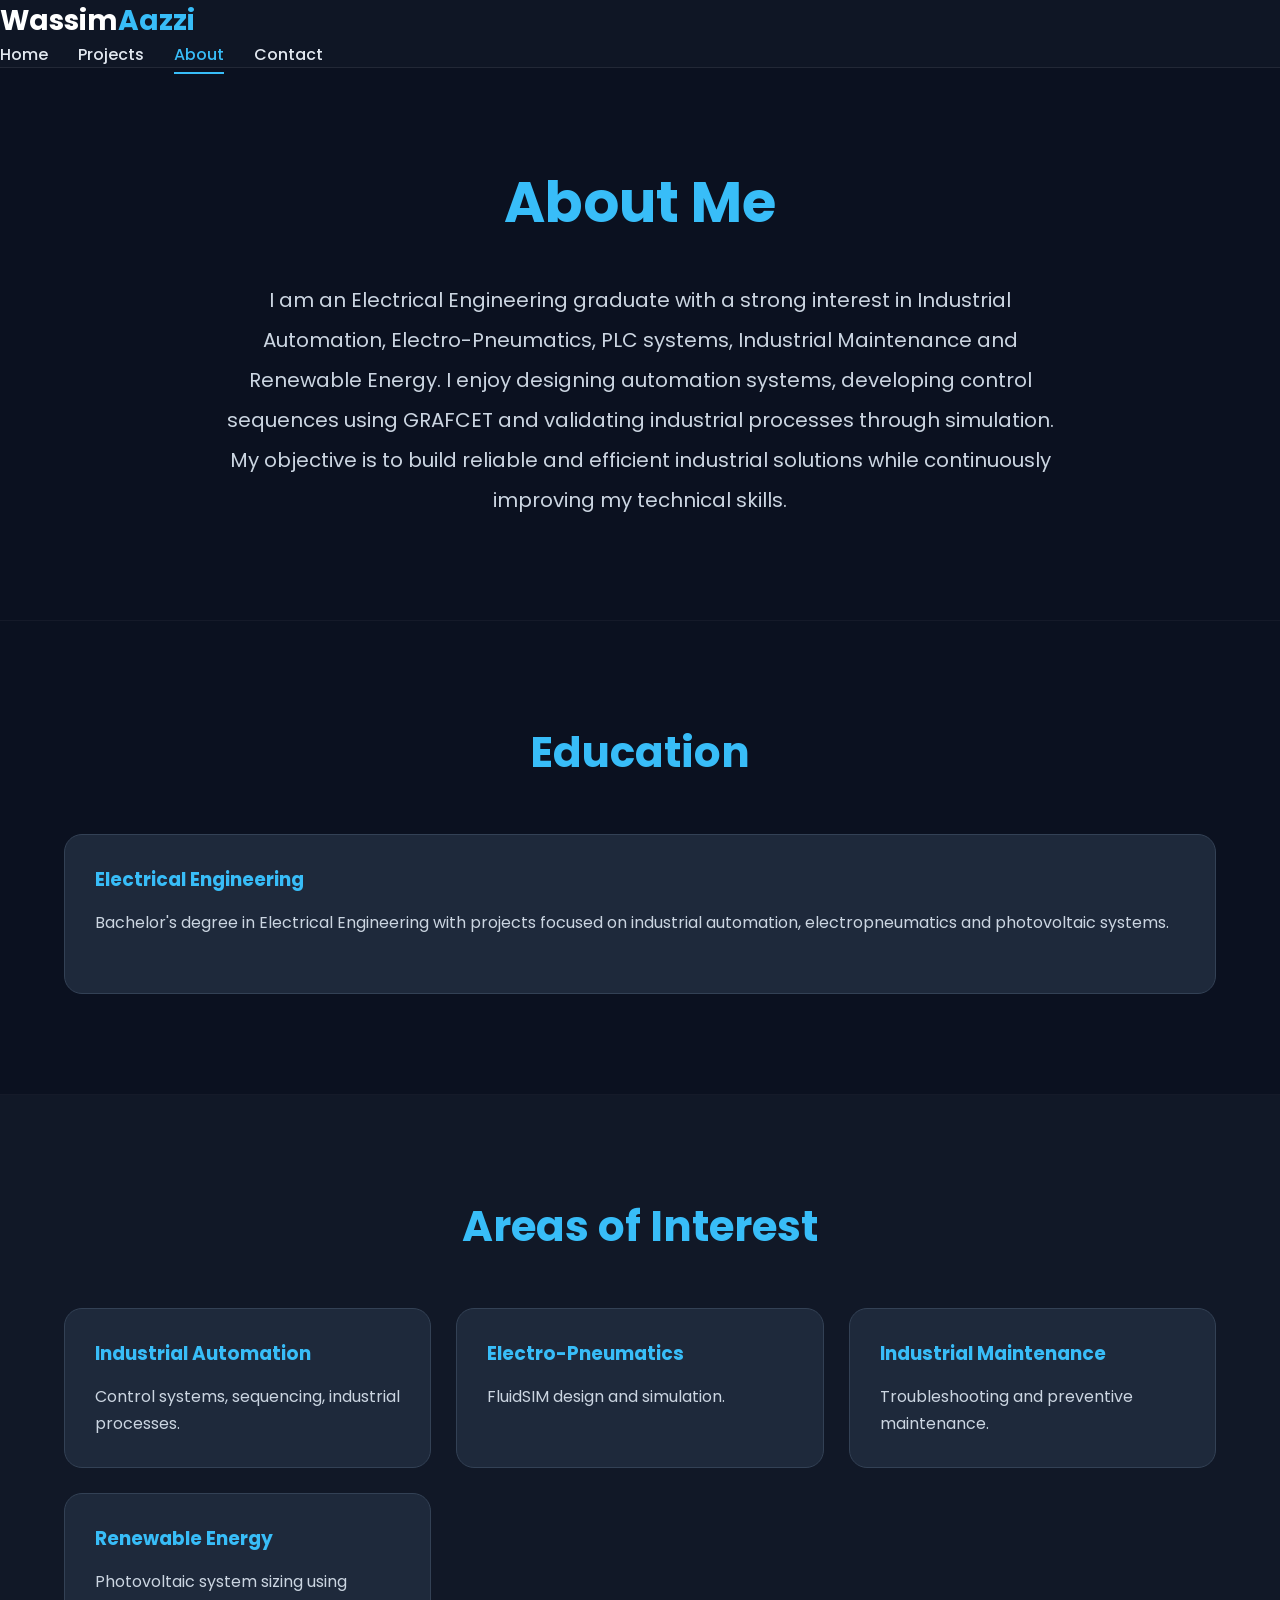
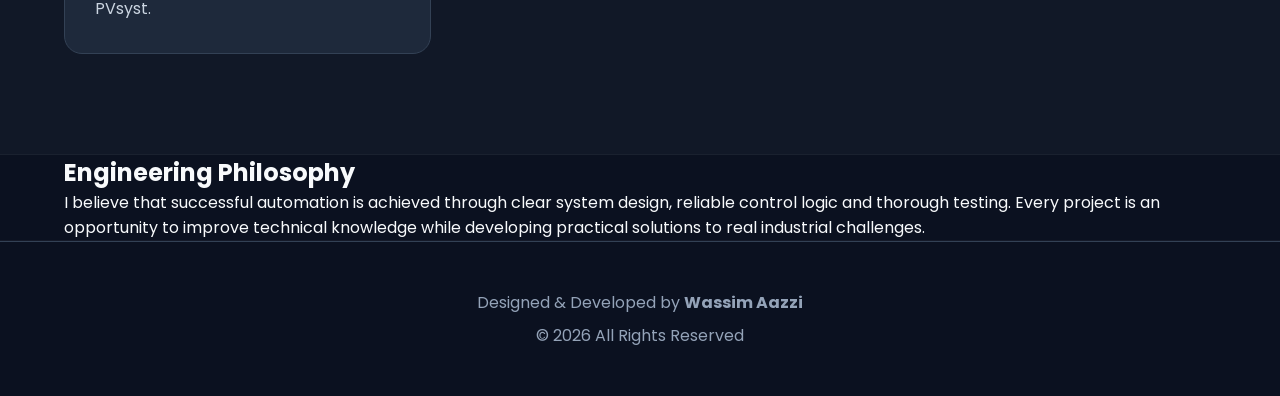
==== about.html @ 100c1bf9 "Update about.html" ====
<!DOCTYPE html>
<html lang="en">
<head>
    <meta charset="UTF-8">
    <meta name="viewport" content="width=device-width, initial-scale=1.0">
    <title>Projects | Wassim Aazzi</title>

    <link rel="stylesheet" href="css/style.css">
</head>

<body>

<nav>

    <div class="logo">
        Wassim<span>Aazzi</span>
    </div>

    <ul>
        <li><a href="index.html">Home</a></li>
        <li><a href="projects.html">Projects</a></li>
        <li><a href="about.html" class="active">About</a></li>
        <li><a href="contact.html">Contact</a></li>
    </ul>

</nav>
<section class="about-page">

    <div class="container">

        <h1>About Me</h1>

        <p class="intro">

            I am an Electrical Engineering graduate with a strong interest
            in Industrial Automation, Electro-Pneumatics, PLC systems,
            Industrial Maintenance and Renewable Energy.

            I enjoy designing automation systems, developing control
            sequences using GRAFCET and validating industrial processes
            through simulation.

            My objective is to build reliable and efficient industrial
            solutions while continuously improving my technical skills.

        </p>

    </div>
  
</section>

<section class="projects">

    <div class="container">

        <h2>Education</h2>

        <div class="project-grid">

            <div class="card">

                <h3>Electrical Engineering</h3>

                <p>
                    Bachelor's degree in Electrical Engineering
                    with projects focused on industrial automation,
                    electropneumatics and photovoltaic systems.
                </p>

            </div>

        </div>

    </div>

</section>

<section class="skills">

<div class="container">

<h2>Areas of Interest</h2>

<div class="skills-grid">

<div class="skill-card">

<h3>Industrial Automation</h3>

<p>
Control systems, sequencing, industrial processes.
</p>

</div>

<div class="skill-card">

<h3>Electro-Pneumatics</h3>

<p>
FluidSIM design and simulation.
</p>

</div>

<div class="skill-card">

<h3>Industrial Maintenance</h3>

<p>
Troubleshooting and preventive maintenance.
</p>

</div>

<div class="skill-card">

<h3>Renewable Energy</h3>

<p>
Photovoltaic system sizing using PVsyst.
</p>

</div>

</div>

</div>

</section>

<section class="about">

<div class="container">

<h2>Engineering Philosophy</h2>

<p>

I believe that successful automation is achieved through
clear system design, reliable control logic and thorough
testing. Every project is an opportunity to improve
technical knowledge while developing practical solutions
to real industrial challenges.

</p>

</div>

</section>

<footer>

    <div class="container">

        <p>
            Designed & Developed by <strong>Wassim Aazzi</strong>
        </p>

        <p>
            © 2026 All Rights Reserved
        </p>

    </div>

</footer>

<script src="script.js"></script>
    
</body>

    
</html>
---- css/style.css ----
/* Google Font */
@import url('https://fonts.googleapis.com/css2?family=Poppins:wght@300;400;500;600;700&display=swap');

*{
    margin:0;
    padding:0;
    box-sizing:border-box;
    font-family:'Poppins',sans-serif;
}

html{
    scroll-behavior:smooth;
}

body{

    background:#0B1120;
    color:#F8FAFC;
    overflow-x:hidden;

}
.container{

    width:min(90%,1200px);

    margin:auto;

}

/* Navigation */

nav{

    position:fixed;
    top:0;
    width:100%;
    z-index:1000;

    background:rgba(17,24,39,.85);

    backdrop-filter:blur(12px);

    border-bottom:1px solid rgba(255,255,255,.08);

}

.nav-content{
    display:flex;
    justify-content:space-between;
    align-items:center;
    height:75px;
}

nav ul{
    display:flex;
    gap:30px;
    list-style:none;
}

nav a{

    color:#E2E8F0;
    text-decoration:none;
    font-weight:500;
    position:relative;
    transition:.3s;

}

nav a::after{

    content:"";

    position:absolute;

    left:0;
    bottom:-8px;

    width:0;

    height:2px;

    background:#38BDF8;

    transition:.3s;

}

nav a:hover::after{

    width:100%;

}

nav a:hover{

    color:#38BDF8;

}

nav a:hover{
    color:#38BDF8;
}

/* ===========================
   HERO SECTION
=========================== */

.hero{

    min-height:100vh;
    display:flex;
    justify-content:center;
    align-items:center;
    text-align:center;

    padding:120px 20px 60px;

    background:linear-gradient(
        180deg,
        #0B1120 0%,
        #111827 100%
    );

}

.hero .container{

    max-width:900px;

}

.hero h1{

    font-size:72px;
    font-weight:700;
    margin-bottom:15px;

    color:white;

    text-shadow:0 0 20px rgba(56,189,248,.25);

}

.hero h2{

    font-size:30px;
    font-weight:500;

    color:#38BDF8;

    margin-bottom:25px;

}

.hero p{

    max-width:760px;

    margin:auto;

    color:#CBD5E1;

    font-size:19px;

    line-height:1.9;

}

.buttons{

    display:flex;
    justify-content:center;
    flex-wrap:wrap;
    gap:20px;

    margin-top:45px;

}

.btn{

    display:inline-block;

    padding:15px 35px;

    border-radius:50px;

    text-decoration:none;

    font-weight:600;

    transition:all .3s ease;

}

.primary{

    background:#38BDF8;
    color:white;

}

.primary:hover{

    background:#0EA5E9;

    transform:translateY(-4px);

    box-shadow:0 10px 25px rgba(56,189,248,.35);

}

.secondary{

    border:2px solid #38BDF8;

    color:#38BDF8;

}

.secondary:hover{

    background:#38BDF8;

    color:white;

    transform:translateY(-4px);

}

.scroll-text{

    margin-top:50px;

    color:#94A3B8;

    font-size:15px;

    letter-spacing:1px;

}

.tech-stack{

    display:flex;

    justify-content:center;

    flex-wrap:wrap;

    gap:15px;

    margin-top:35px;

}

.tech-stack span{

    background:#1E293B;

    border:1px solid #334155;

    color:#38BDF8;

    padding:10px 18px;

    border-radius:30px;

    transition:.3s;

}

.tech-stack span:hover{

    border-color:#38BDF8;

    transform:translateY(-3px);

}
/* Projects */

.projects{

    padding:100px 0;

}

.projects h2{

    text-align:center;
    font-size:42px;
    color:#38BDF8;
    margin-bottom:50px;

}

.project-grid{

    display:grid;
    grid-template-columns:repeat(auto-fit,minmax(320px,1fr));
    gap:30px;

}

.card{

    background:#1E293B;
    padding:30px;
    border-radius:18px;
    border:1px solid #334155;

    transition:
        transform .35s ease,
        box-shadow .35s ease,
        border-color .35s ease;

}

.card:hover{

    transform:
        translateY(-12px)
        scale(1.02);

    border-color:#38BDF8;

    box-shadow:
        0 20px 45px rgba(56,189,248,.20);

}

.card h3{

    margin-bottom:15px;
    color:#38BDF8;

}

.card p{

    color:#CBD5E1;
    line-height:1.8;
    margin-bottom:25px;

}

.card a{

    color:#38BDF8;
    text-decoration:none;
    font-weight:600;

}

.card a:hover{

    text-decoration:underline;

}

/* Skills */

.skills{

    padding:100px 0;
    background:#111827;

}

.skills h2{

    text-align:center;
    color:#38BDF8;
    font-size:42px;
    margin-bottom:50px;

}

.skills-grid{

    display:grid;
    grid-template-columns:repeat(auto-fit,minmax(280px,1fr));
    gap:25px;

}

.skill-card{

    background:#1E293B;
    padding:30px;
    border-radius:18px;
    border:1px solid #334155;
    transition:.3s;

}

.skill-card:hover{

    transform:translateY(-8px);
    border-color:#38BDF8;

}

.skill-card h3{

    color:#38BDF8;
    margin-bottom:15px;

}

.skill-card p{

    color:#CBD5E1;
    line-height:1.7;

}
/* Statistics */

.stats{

padding:100px 0;

}

.stats h2{

text-align:center;

margin-bottom:50px;

font-size:42px;

color:#38BDF8;

}

.stats-grid{

display:grid;

grid-template-columns:repeat(auto-fit,minmax(220px,1fr));

gap:25px;

}

.stat-card{

background:#1E293B;

padding:35px;

border-radius:18px;

text-align:center;

border:1px solid #334155;

transition:.3s;

}

.stat-card:hover{

transform:translateY(-8px);

border-color:#38BDF8;

}

.stat-card h3{

font-size:48px;

color:#38BDF8;

margin-bottom:15px;

}

.stat-card p{

color:#CBD5E1;

}
/* Footer */

footer{

    padding:40px 0;

    background:#0B1120;

    border-top:1px solid #334155;

    text-align:center;

}

footer p{

    color:#94A3B8;

    margin:8px;

}
.scroll-text{

    margin-top:40px;
    color:#94A3B8;
    font-size:14px;
    letter-spacing:1px;

}
.logo{

    font-size:28px;
    font-weight:700;
    color:white;

}

.logo span{

    color:#38BDF8;

}
.tag{

    display:inline-block;
    background:#38BDF8;
    color:#0B1120;
    padding:6px 14px;
    border-radius:20px;
    font-size:13px;
    font-weight:600;
    margin-bottom:18px;

}
.project-image{

    width:100%;
    aspect-ratio:16/9;
    object-fit:cover;

    border-radius:12px;

}
/* Project Banner */

.project-banner{

    padding:60px 0;

}

.banner-image{

    width:100%;

    border-radius:20px;

    box-shadow:0 15px 40px rgba(0,0,0,.35);

}
.about ol{

    max-width:800px;
    margin:auto;
    line-height:2;
    color:#CBD5E1;
    font-size:18px;

}
.lessons{

    max-width:800px;
    margin:auto;
    color:#CBD5E1;
    line-height:2;
    font-size:18px;

}

.lessons li{

    margin-bottom:12px;

}

.tech-stack{

    display:flex;
    justify-content:center;
    flex-wrap:wrap;
    gap:15px;
    margin-top:40px;

}

.tech-stack span{

    background:#1E293B;
    color:#38BDF8;
    border:1px solid #38BDF8;
    padding:10px 18px;
    border-radius:30px;
    font-size:14px;

}
/* About Page */

.about-page{

    padding:160px 0 100px;

    text-align:center;

}

.about-page h1{

    font-size:56px;

    color:#38BDF8;

    margin-bottom:35px;

}

.intro{

    max-width:850px;

    margin:auto;

    font-size:20px;

    line-height:2;

    color:#CBD5E1;

}
section{

    position:relative;

}

section:not(:last-child){

    border-bottom:1px solid rgba(255,255,255,.04);

}
/* ===========================
   Scroll Animation
=========================== */

section{

    opacity:0;
    transform:translateY(40px);

    transition:
        opacity .8s ease,
        transform .8s ease;

}

section.show{

    opacity:1;
    transform:translateY(0);

}
.hero::before{

    content:"";

    position:absolute;

    width:450px;
    height:450px;

    border-radius:50%;

    background:rgba(56,189,248,.12);

    filter:blur(120px);

    top:120px;

    left:50%;

    transform:translateX(-50%);

    z-index:0;

}

.hero{

    position:relative;
    overflow:hidden;

}

.hero .container{

    position:relative;
    z-index:1;

}
nav a.active{

    color:#38BDF8;
}

nav a.active::after{

    width:100%;
}
/* ===========================
   Responsive Design
=========================== */

@media (max-width: 992px){

    .hero h1{
        font-size:56px;
    }

    .hero h2{
        font-size:26px;
    }

}

@media (max-width:768px){

    .nav-content{

        flex-direction:column;
        height:auto;
        padding:20px 0;

    }

    nav ul{

        margin-top:20px;
        gap:20px;
        flex-wrap:wrap;
        justify-content:center;

    }

    .hero{

        padding:160px 20px 80px;

    }

    .hero h1{

        font-size:44px;

    }

    .hero h2{

        font-size:22px;

    }

    .hero p{

        font-size:17px;

    }

    .buttons{

        flex-direction:column;
        align-items:center;

    }

    .btn{

        width:250px;
        text-align:center;

    }

    .tech-stack{

        gap:10px;

    }

    .projects h2,
    .skills h2,
    .about h2,
    .stats h2{

        font-size:34px;

    }

}

@media (max-width:480px){

    .hero h1{

        font-size:34px;

    }

    .hero h2{

        font-size:20px;

    }

    .hero p{

        font-size:16px;

    }

    .logo .wa{

        font-size:26px;

    }

    .project-grid,
    .skills-grid,
    .stats-grid{

        grid-template-columns:1fr;

    }

}
.diagram-image{

    width:100%;
    max-width:1000px;
    display:block;
    margin:40px auto;
    border-radius:15px;
    border:1px solid #334155;
    box-shadow:0 10px 30px rgba(0,0,0,.35);

}
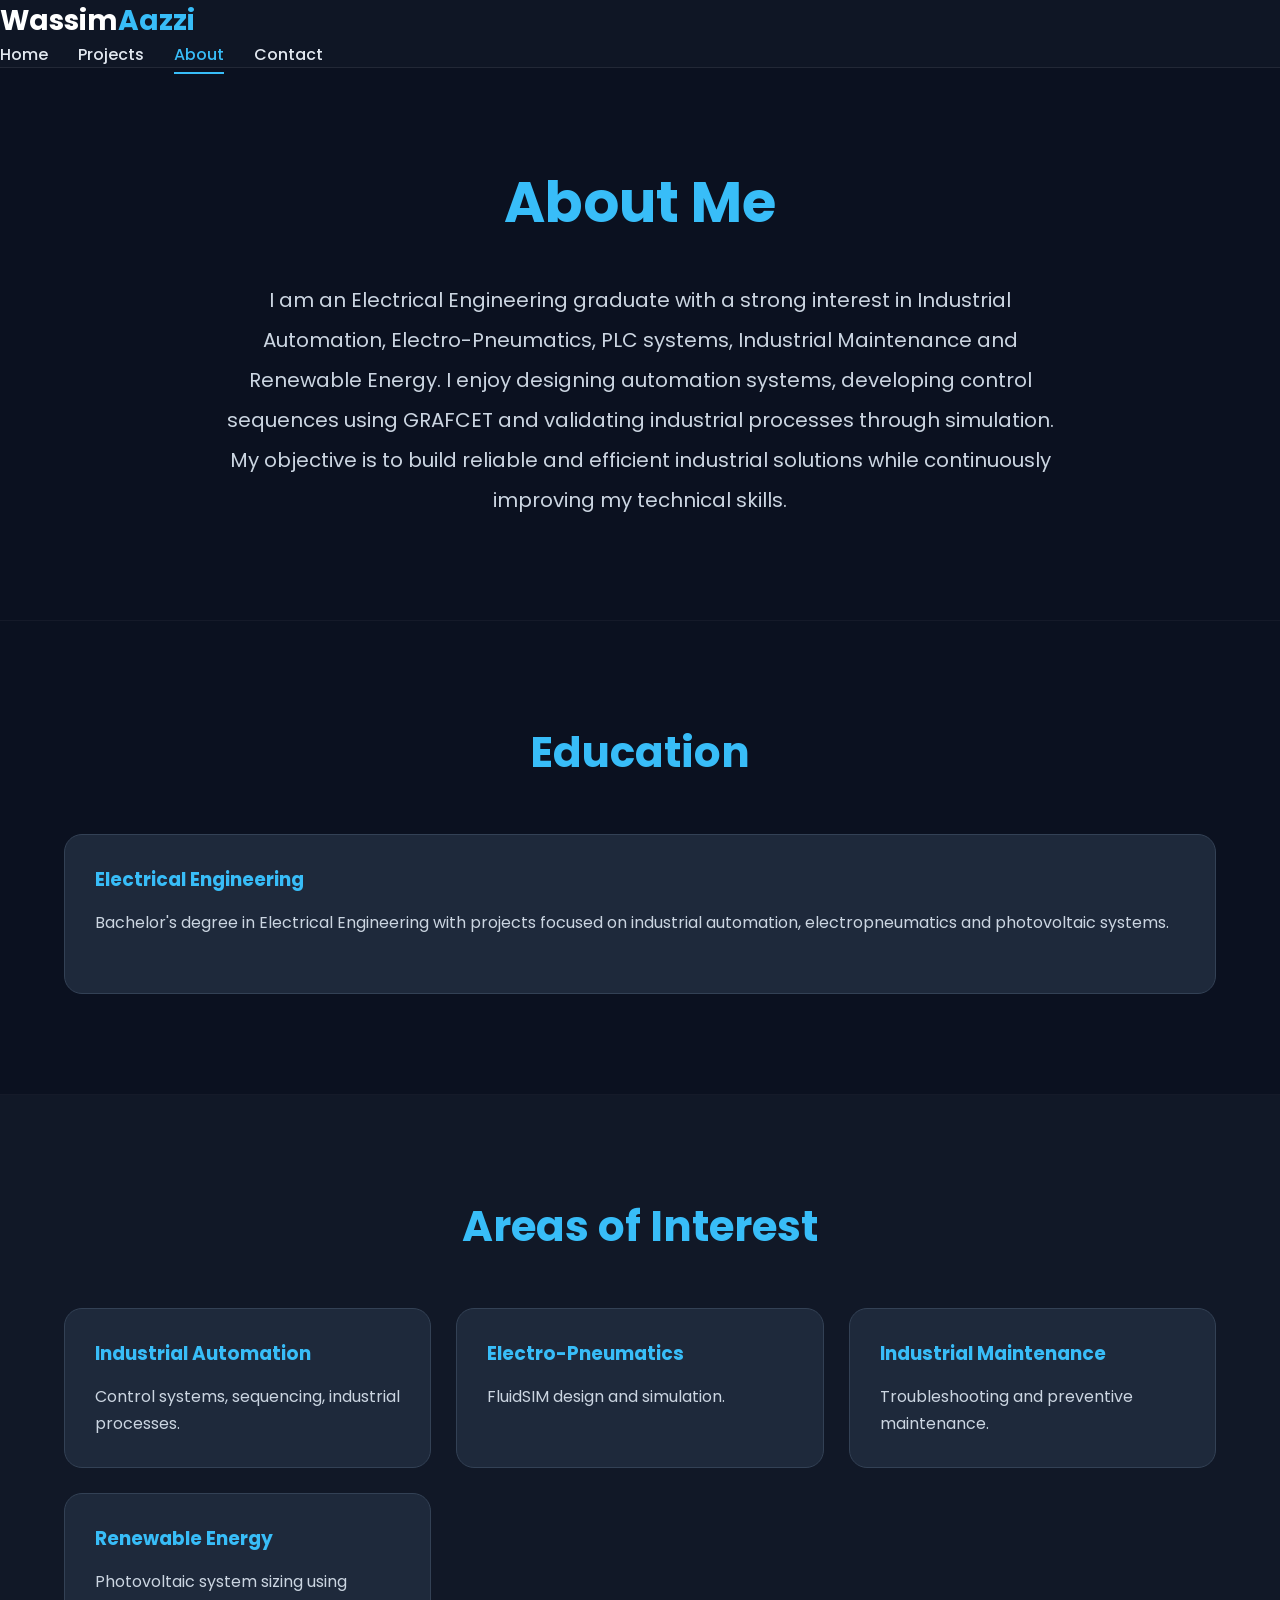
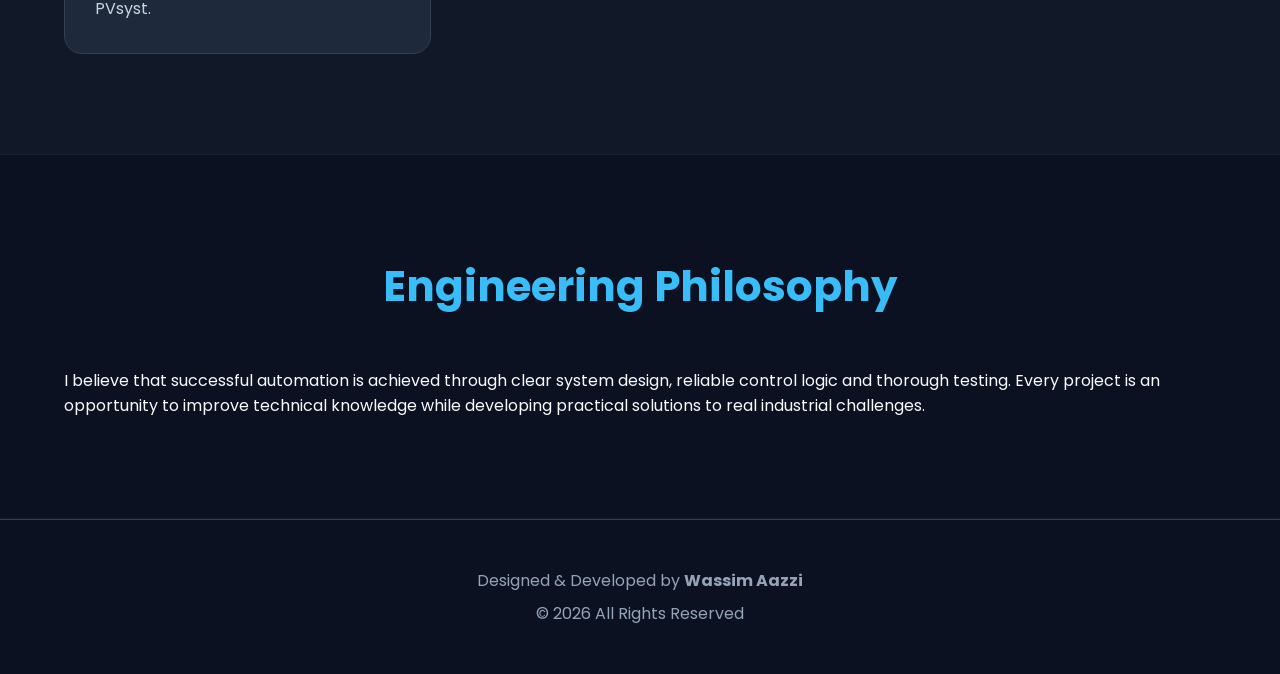
==== commit 2b73c96a: "Update about.html" ====
--- a/about.html
+++ b/about.html
@@ -129,7 +129,7 @@
 
 </section>
 
-<section class="about">
+<section class="projects">
 
 <div class="container">
 
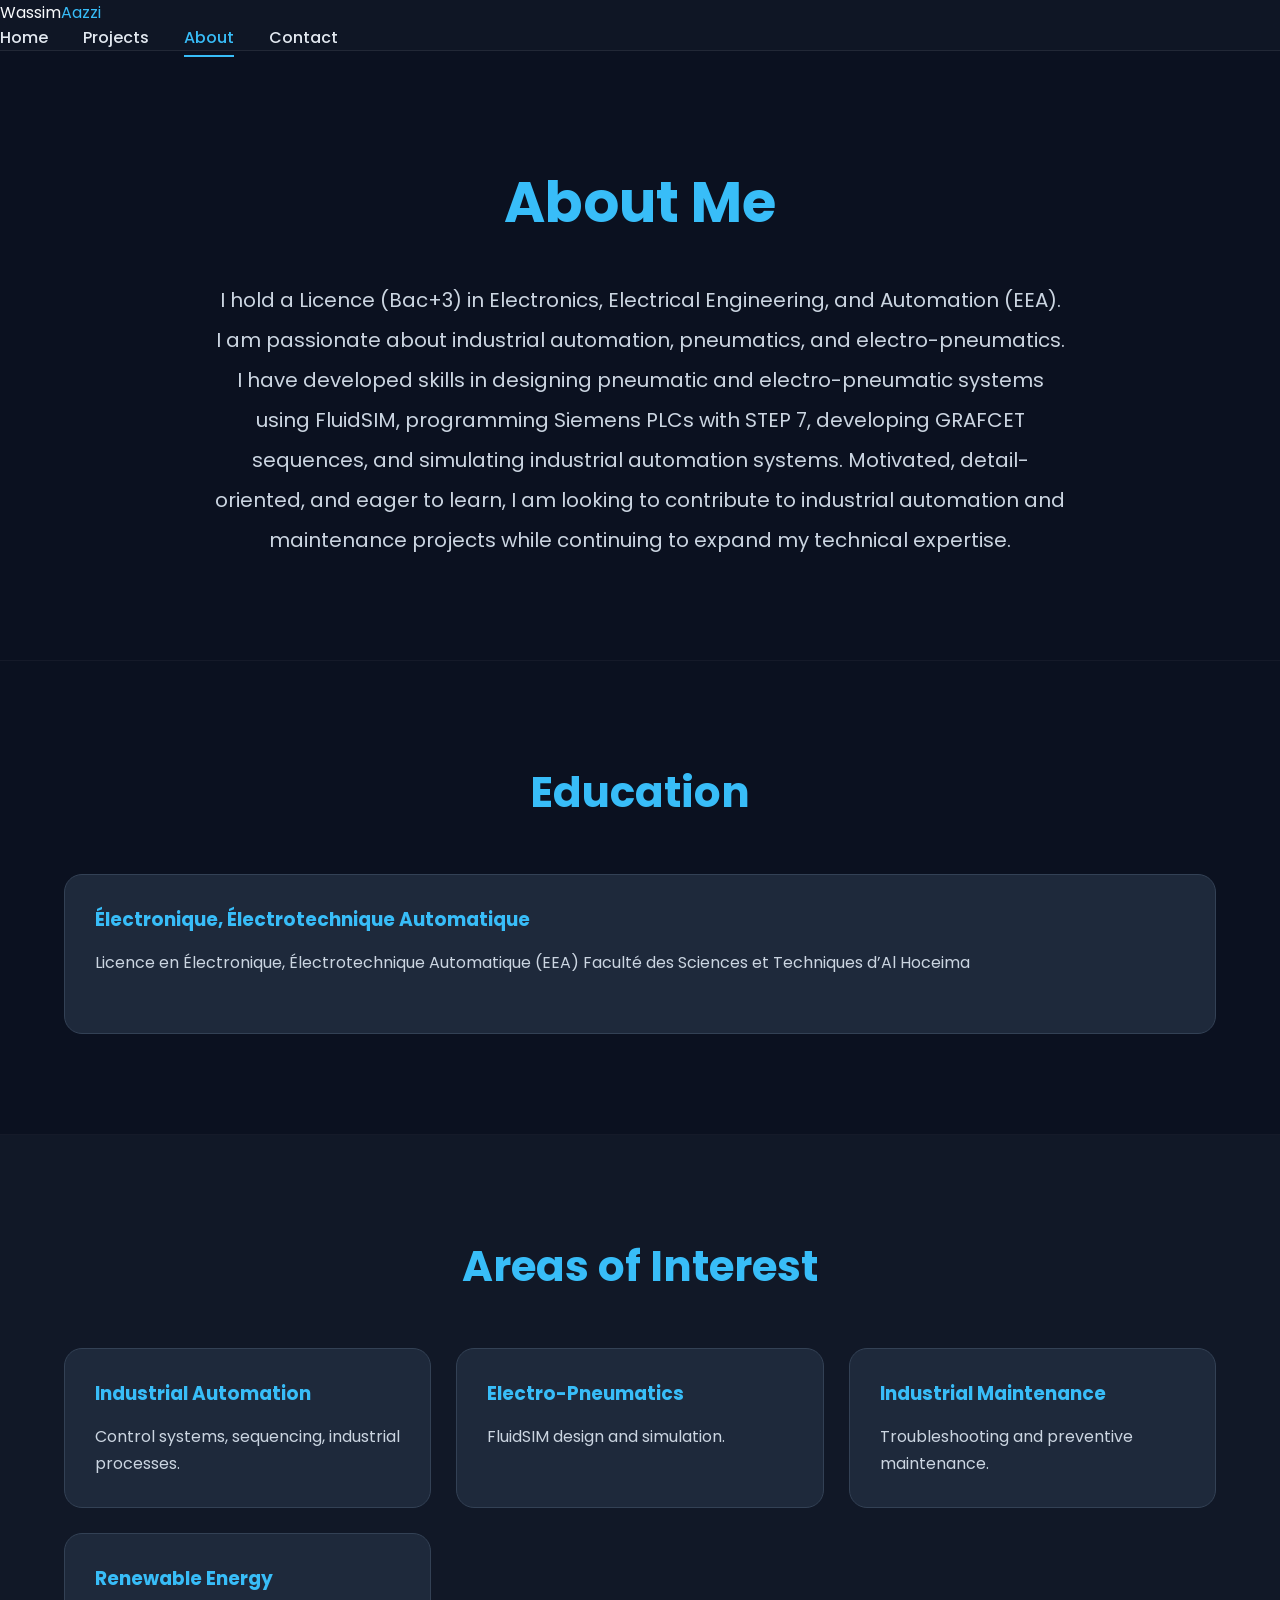
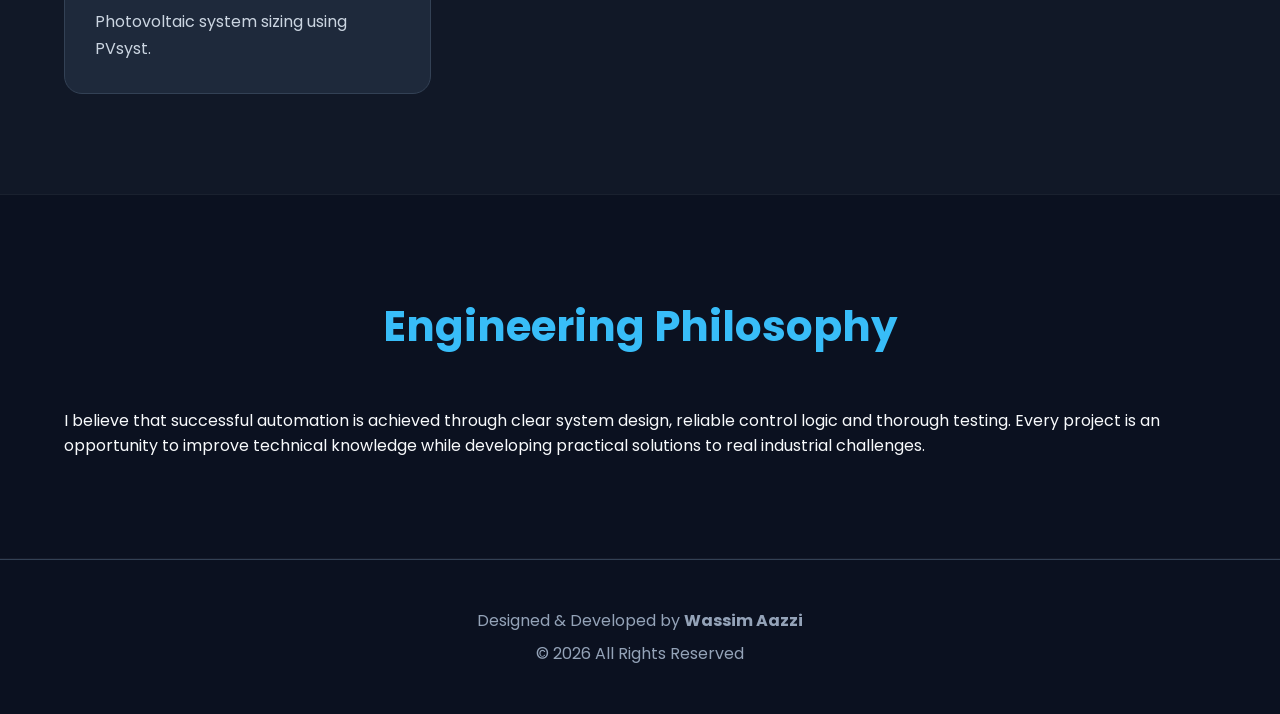
==== commit 29a1eaee: "Update about.html" ====
--- a/about.html
+++ b/about.html
@@ -32,16 +32,12 @@
 
         <p class="intro">
 
-            I am an Electrical Engineering graduate with a strong interest
-            in Industrial Automation, Electro-Pneumatics, PLC systems,
-            Industrial Maintenance and Renewable Energy.
-
-            I enjoy designing automation systems, developing control
-            sequences using GRAFCET and validating industrial processes
-            through simulation.
-
-            My objective is to build reliable and efficient industrial
-            solutions while continuously improving my technical skills.
+           I hold a Licence (Bac+3) in Electronics, Electrical Engineering, and Automation (EEA). 
+            I am passionate about industrial automation, pneumatics, and electro-pneumatics.
+            I have developed skills in designing pneumatic and electro-pneumatic systems using FluidSIM, 
+            programming Siemens PLCs with STEP 7, developing GRAFCET sequences, and simulating industrial automation systems. 
+            Motivated, detail-oriented, and eager to learn, I am looking to contribute to industrial automation 
+            and maintenance projects while continuing to expand my technical expertise.
 
         </p>
 
@@ -59,12 +55,10 @@
 
             <div class="card">
 
-                <h3>Electrical Engineering</h3>
-
+                <h3>Électronique, Électrotechnique Automatique</h3>
                 <p>
-                    Bachelor's degree in Electrical Engineering
-                    with projects focused on industrial automation,
-                    electropneumatics and photovoltaic systems.
+                    Licence en Électronique, Électrotechnique Automatique (EEA)
+                    Faculté des Sciences et Techniques d’Al Hoceima
                 </p>
 
             </div>
--- a/css/style.css
+++ b/css/style.css
@@ -45,16 +45,27 @@
 }
 
 .nav-content{
+
+    display:grid;
+
+    grid-template-columns:1fr auto 1fr;
+
+    align-items:center;
+
+    height:75px;
+
+}
+
+nav ul{
+
+    justify-self:center;
+
     display:flex;
-    justify-content:space-between;
-    align-items:center;
-    height:75px;
-}
-
-nav ul{
-    display:flex;
-    gap:30px;
+
+    gap:35px;
+
     list-style:none;
+
 }
 
 nav a{
@@ -515,9 +526,7 @@
 }
 .logo{
 
-    font-size:28px;
-    font-weight:700;
-    color:white;
+    justify-self:start;
 
 }
 
@@ -857,3 +866,53 @@
     box-shadow:0 10px 30px rgba(0,0,0,.35);
 
 }
+/* Simulation Gallery */
+
+.gallery{
+
+    display:grid;
+    grid-template-columns:repeat(auto-fit,minmax(300px,1fr));
+    gap:20px;
+    margin-top:40px;
+
+}
+
+.gallery img{
+
+    width:100%;
+    border-radius:15px;
+    border:1px solid #334155;
+    transition:.3s;
+    cursor:pointer;
+
+}
+
+.gallery img:hover{
+
+    transform:scale(1.03);
+    box-shadow:0 15px 35px rgba(0,0,0,.35);
+
+}
+
+.gallery-text{
+
+    text-align:center;
+    color:#CBD5E1;
+    max-width:800px;
+    margin:auto;
+
+}
+.simulation-video{
+
+    width:100%;
+    max-width:1000px;
+
+    display:block;
+    margin:40px auto;
+
+    border-radius:20px;
+    border:1px solid #334155;
+
+    box-shadow:0 15px 40px rgba(0,0,0,.35);
+
+}
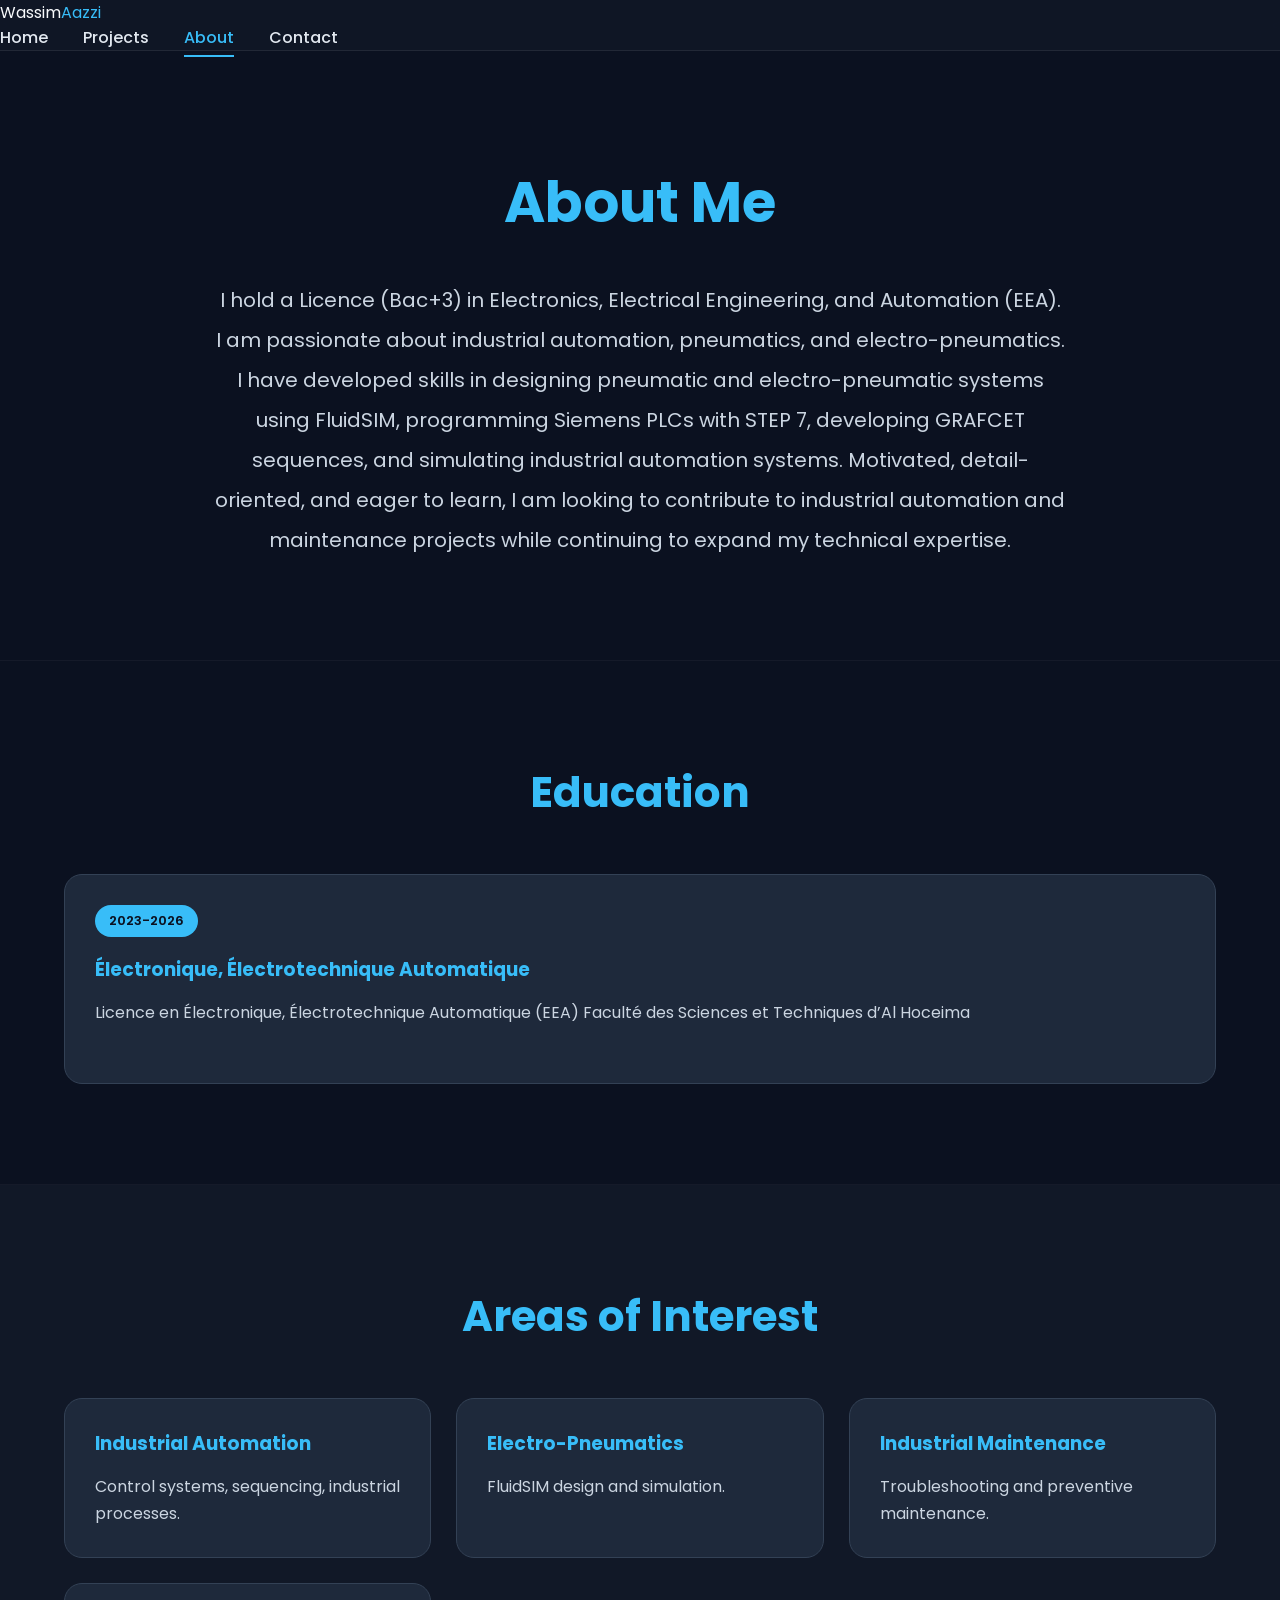
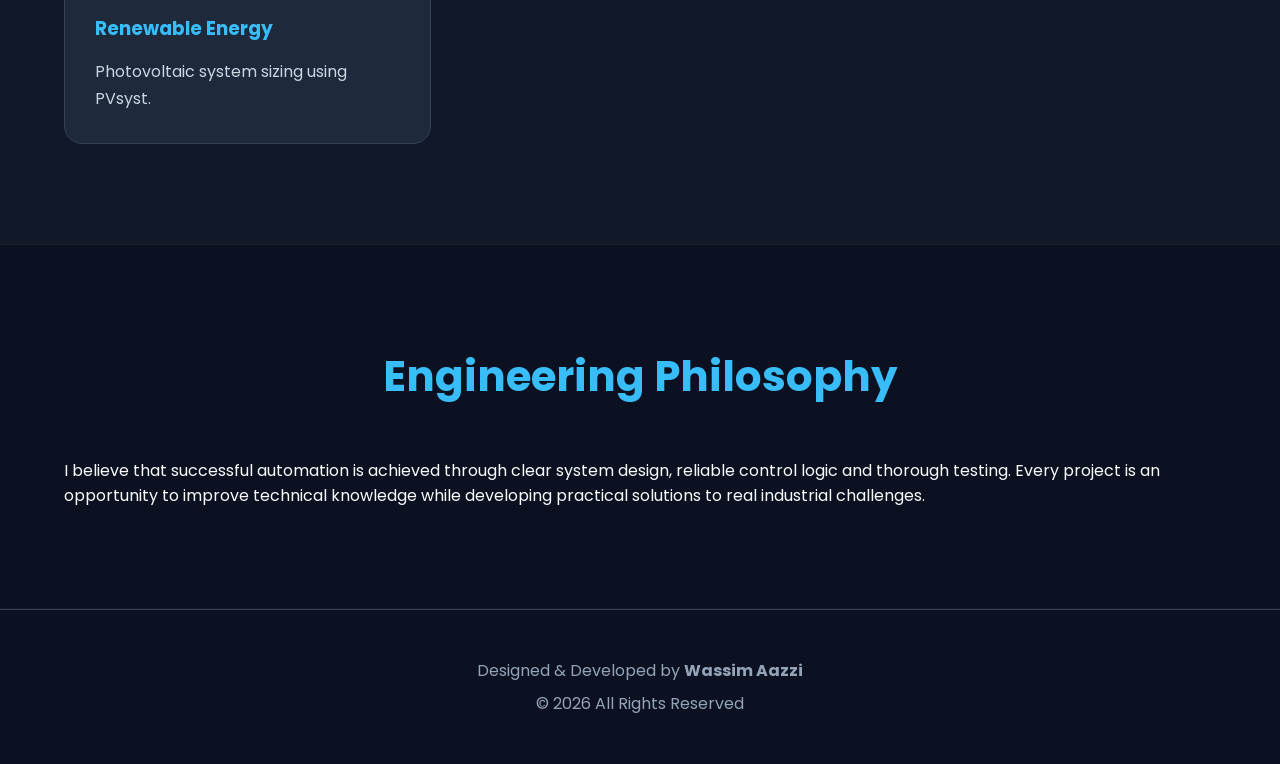
==== commit d35a40c8: "Update about.html" ====
--- a/about.html
+++ b/about.html
@@ -32,7 +32,7 @@
 
         <p class="intro">
 
-           I hold a Licence (Bac+3) in Electronics, Electrical Engineering, and Automation (EEA). 
+            I hold a Licence (Bac+3) in Electronics, Electrical Engineering, and Automation (EEA). 
             I am passionate about industrial automation, pneumatics, and electro-pneumatics.
             I have developed skills in designing pneumatic and electro-pneumatic systems using FluidSIM, 
             programming Siemens PLCs with STEP 7, developing GRAFCET sequences, and simulating industrial automation systems. 
@@ -54,7 +54,7 @@
         <div class="project-grid">
 
             <div class="card">
-
+                <span class="tag">2023-2026</span>
                 <h3>Électronique, Électrotechnique Automatique</h3>
                 <p>
                     Licence en Électronique, Électrotechnique Automatique (EEA)
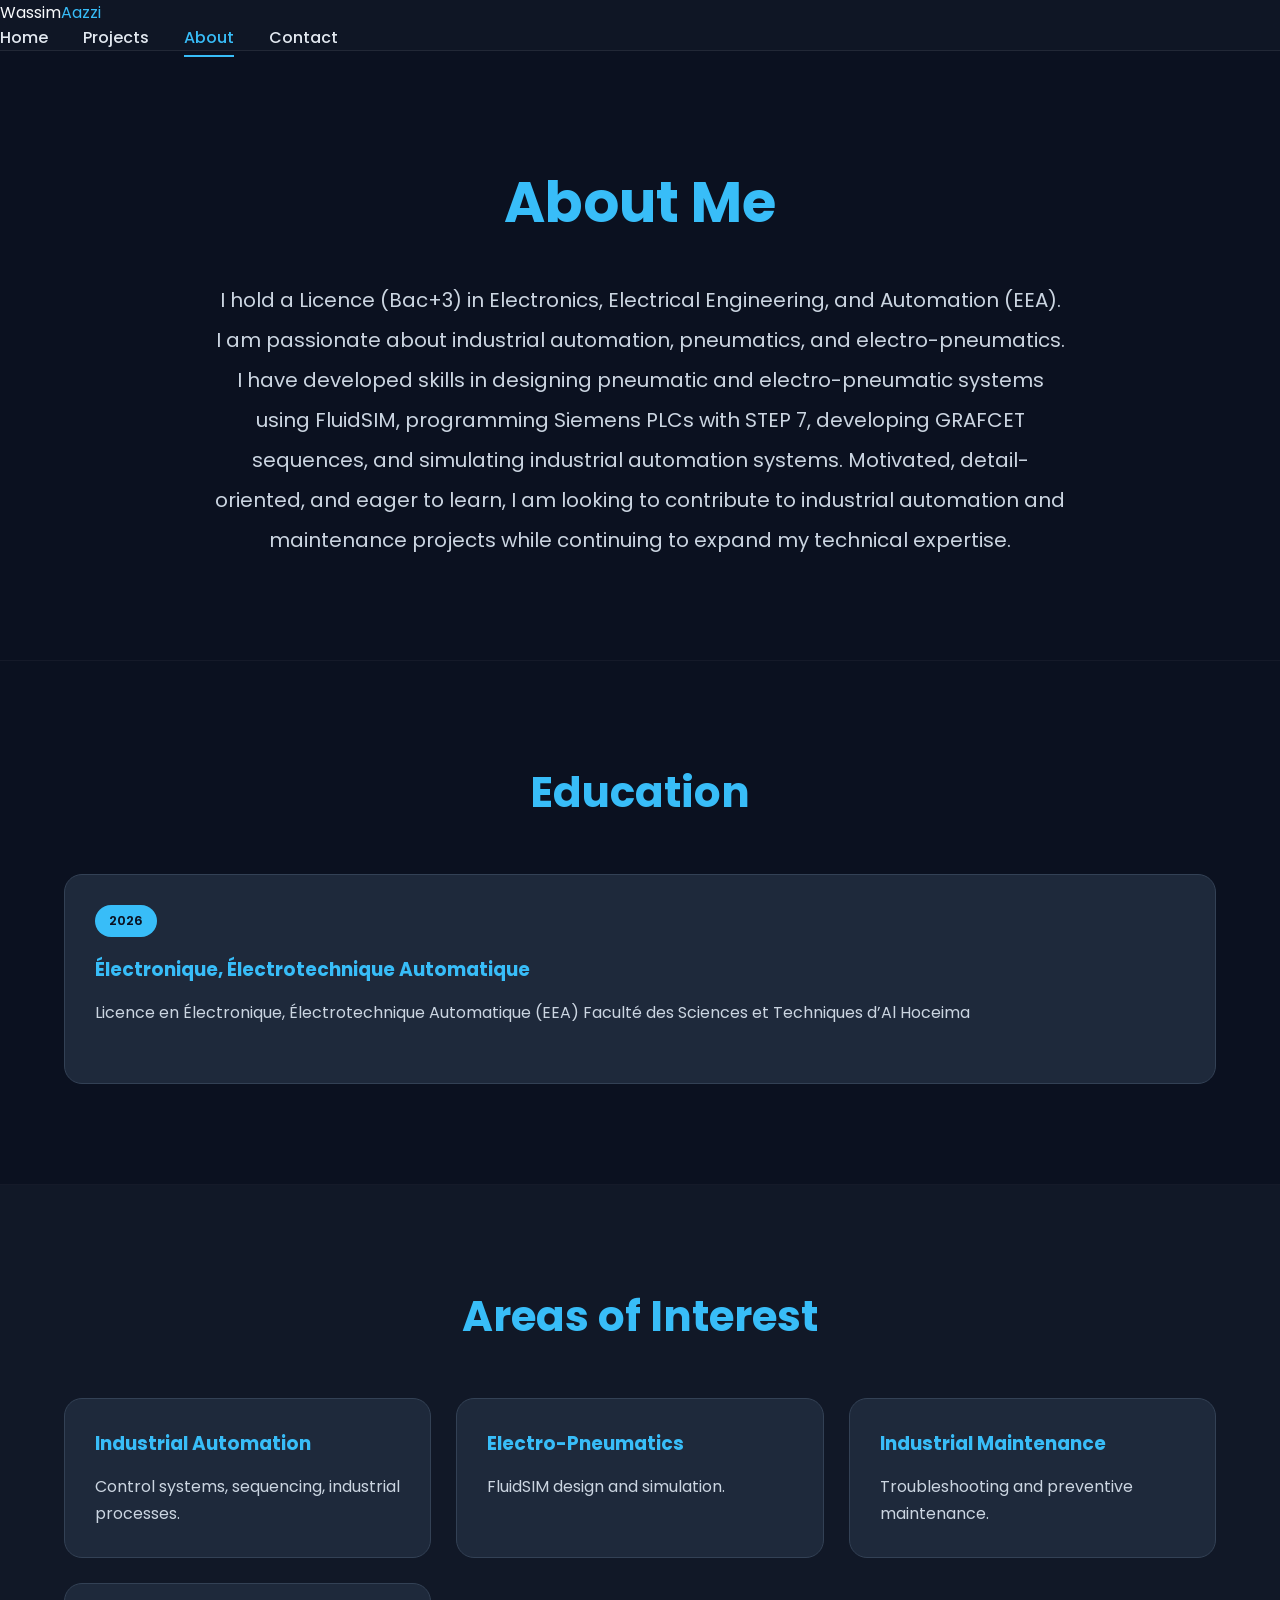
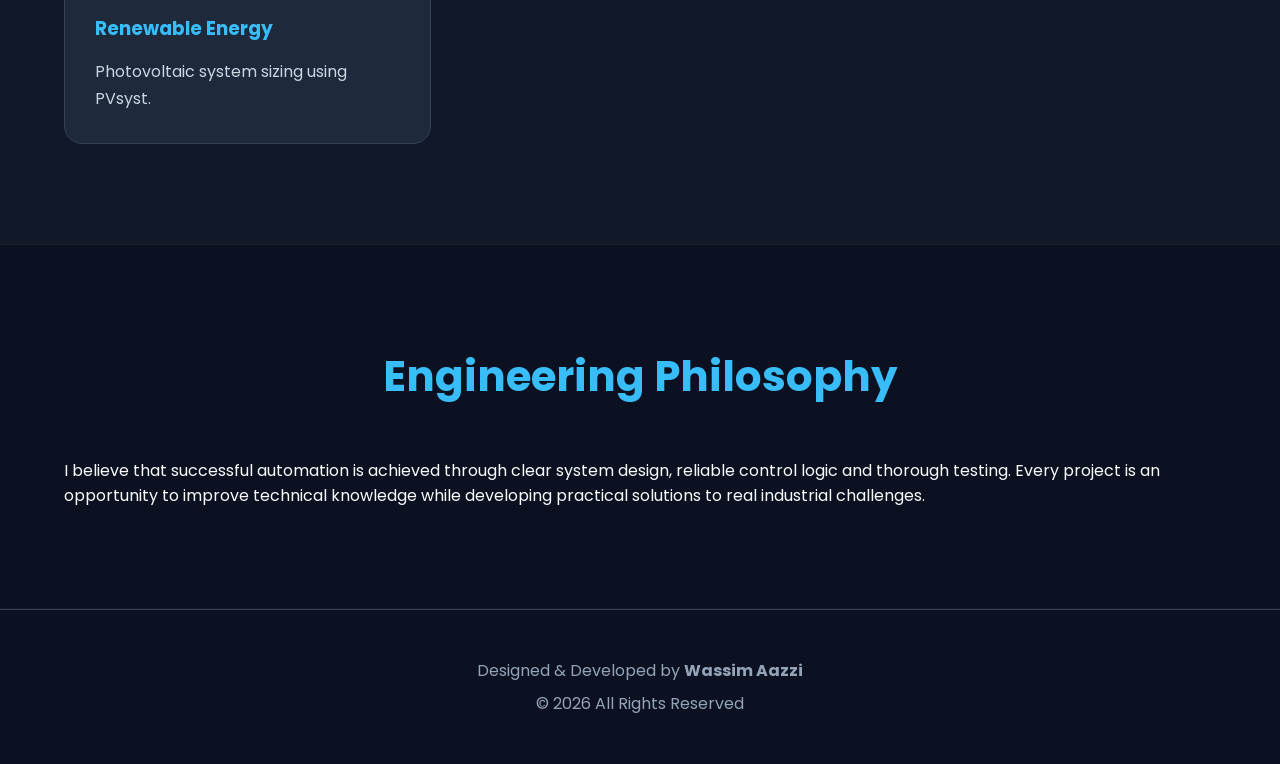
==== commit 5b559f7e: "Update about.html" ====
--- a/about.html
+++ b/about.html
@@ -54,7 +54,7 @@
         <div class="project-grid">
 
             <div class="card">
-                <span class="tag">2023-2026</span>
+                <span class="tag">2026</span>
                 <h3>Électronique, Électrotechnique Automatique</h3>
                 <p>
                     Licence en Électronique, Électrotechnique Automatique (EEA)
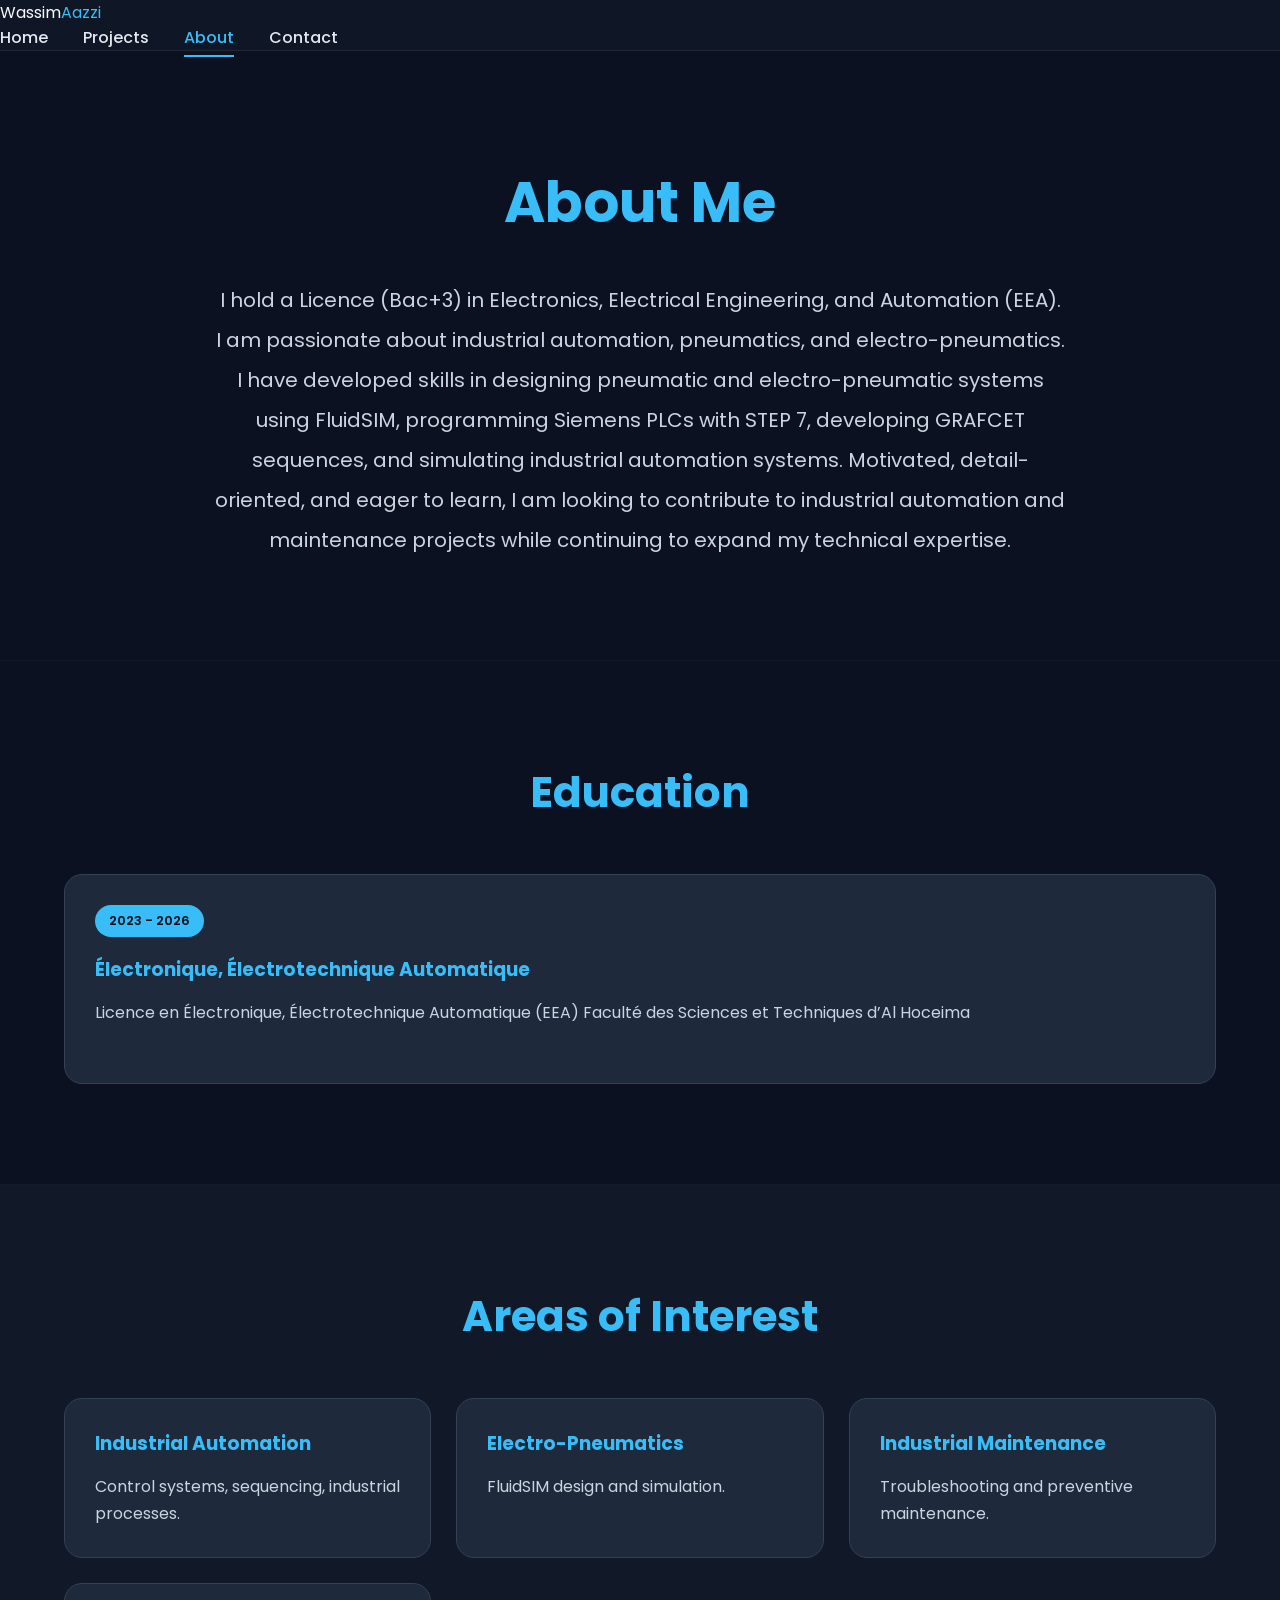
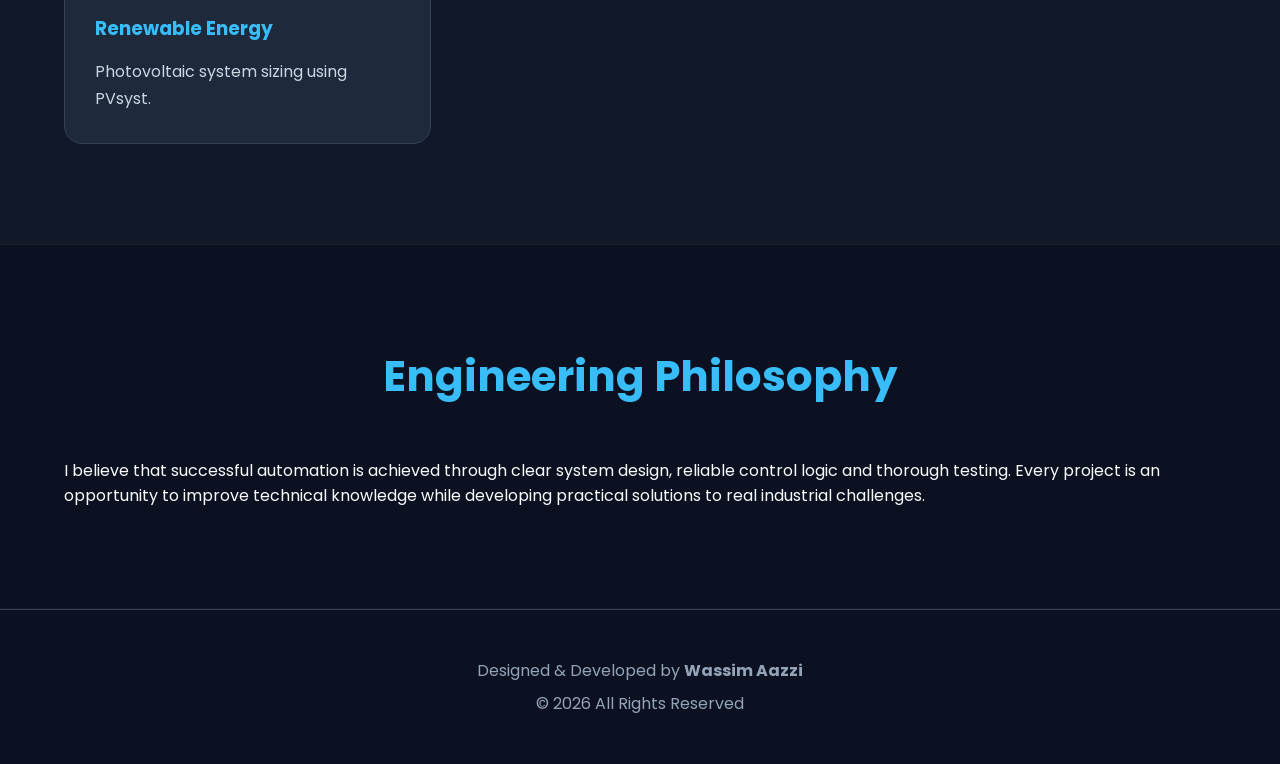
==== commit 9f254525: "Update project tag from '2026' to '2023 - 2026'" ====
--- a/about.html
+++ b/about.html
@@ -54,7 +54,7 @@
         <div class="project-grid">
 
             <div class="card">
-                <span class="tag">2026</span>
+                <span class="tag">2023 - 2026</span>
                 <h3>Électronique, Électrotechnique Automatique</h3>
                 <p>
                     Licence en Électronique, Électrotechnique Automatique (EEA)
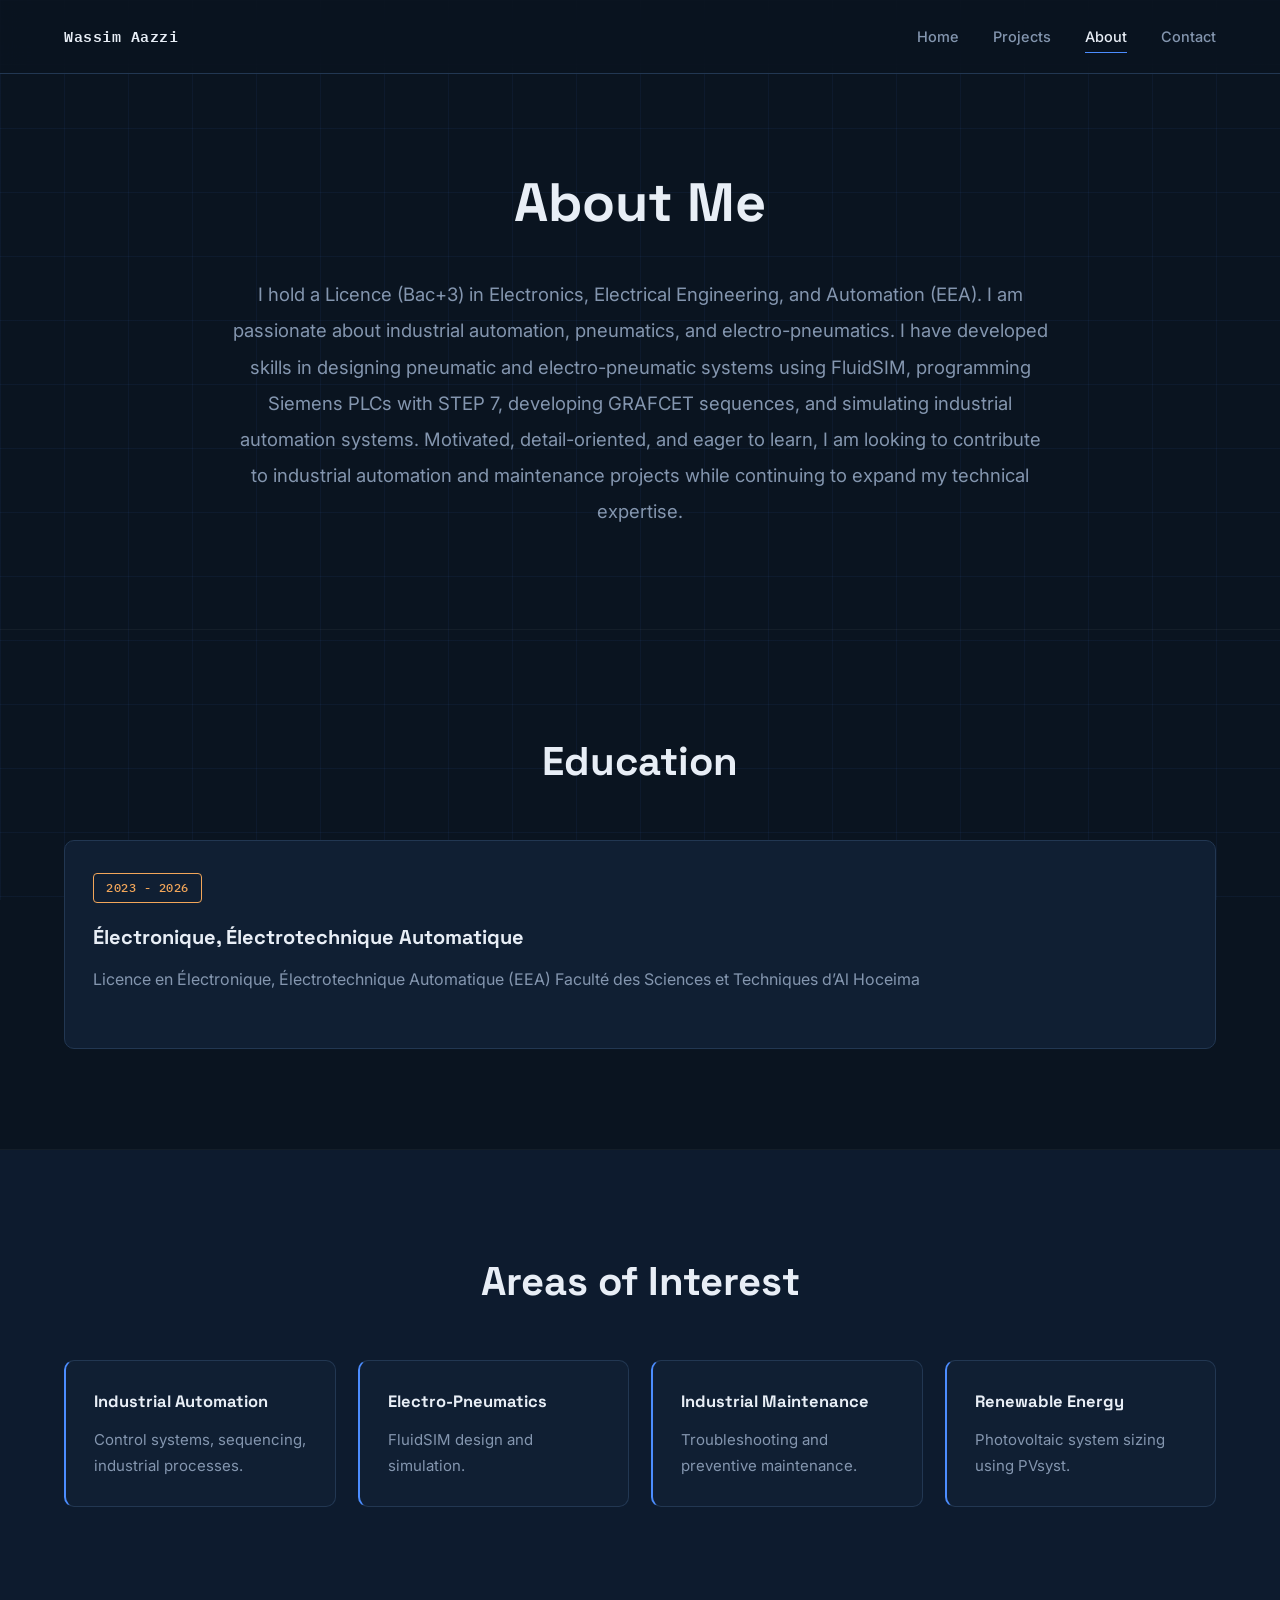
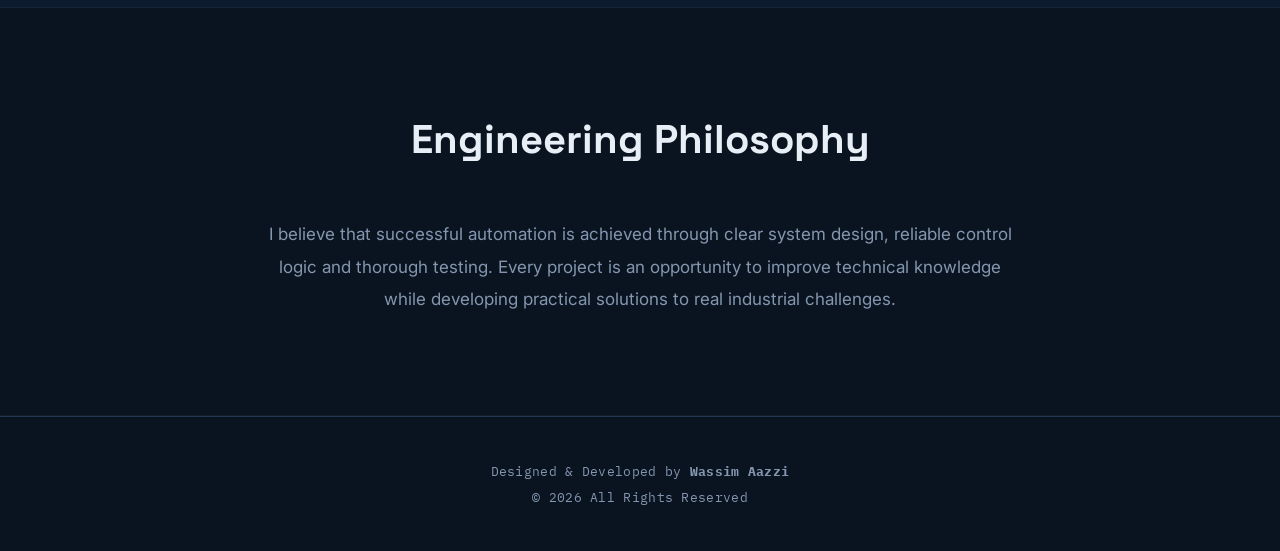
==== commit a2c0329e: "Update logo text format in about.html" ====
--- a/about.html
+++ b/about.html
@@ -13,7 +13,7 @@
 <nav>
 
     <div class="logo">
-        Wassim<span>Aazzi</span>
+        <span>Wassim Aazzi</span>
     </div>
 
     <ul>
--- a/css/style.css
+++ b/css/style.css
@@ -1,11 +1,36 @@
-/* Google Font */
-@import url('https://fonts.googleapis.com/css2?family=Poppins:wght@300;400;500;600;700&display=swap');
+/* ===========================
+   Fonts
+   Space Grotesk  -> display / headings (technical, geometric)
+   Inter          -> body copy
+   IBM Plex Mono  -> labels, tags, stats, nav (drafting / silkscreen feel)
+=========================== */
+@import url('https://fonts.googleapis.com/css2?family=Space+Grotesk:wght@500;600;700&family=Inter:wght@400;500;600&family=IBM+Plex+Mono:wght@400;500;600&display=swap');
+
+:root{
+
+    /* Color tokens */
+    --bg:            #0A1420;
+    --bg-alt:        #0D1B2E;
+    --panel:         #101F33;
+    --panel-border:  #223752;
+    --grid-line:     rgba(76,141,255,.06);
+
+    --text:          #E8EEF6;
+    --muted:         #8496AF;
+
+    --blue:          #4C8DFF;   /* cyanotype accent — primary */
+    --blue-dim:      #3568C4;
+    --amber:         #F2A65A;   /* copper accent — secondary / highlight */
+
+    --radius:        14px;
+    --ease:          cubic-bezier(.22,.9,.32,1);
+
+}
 
 *{
     margin:0;
     padding:0;
     box-sizing:border-box;
-    font-family:'Poppins',sans-serif;
 }
 
 html{
@@ -13,906 +38,661 @@
 }
 
 body{
-
-    background:#0B1120;
-    color:#F8FAFC;
+    font-family:'Inter',sans-serif;
+    background:var(--bg);
+    color:var(--text);
     overflow-x:hidden;
-
-}
+    line-height:1.6;
+}
+
+h1,h2,h3{
+    font-family:'Space Grotesk',sans-serif;
+}
+
 .container{
-
     width:min(90%,1200px);
-
     margin:auto;
-
-}
-
-/* Navigation */
+}
+
+::selection{
+    background:var(--blue);
+    color:#04101F;
+}
+
+a{
+    outline-offset:4px;
+}
+
+:focus-visible{
+    outline:2px solid var(--amber);
+    outline-offset:3px;
+    border-radius:4px;
+}
+
+/* Blueprint grid paper — sits behind the whole page */
+body::before{
+    content:"";
+    position:fixed;
+    inset:0;
+    z-index:-1;
+    background-image:
+        linear-gradient(var(--grid-line) 1px,transparent 1px),
+        linear-gradient(90deg,var(--grid-line) 1px,transparent 1px);
+    background-size:64px 64px;
+}
+
+/* ===========================
+   Navigation
+=========================== */
 
 nav{
-
     position:fixed;
     top:0;
     width:100%;
     z-index:1000;
 
-    background:rgba(17,24,39,.85);
-
-    backdrop-filter:blur(12px);
-
-    border-bottom:1px solid rgba(255,255,255,.08);
-
-}
-
-.nav-content{
-
-    display:grid;
-
-    grid-template-columns:1fr auto 1fr;
-
+    display:flex;
     align-items:center;
-
-    height:75px;
-
+    justify-content:space-between;
+    gap:20px;
+
+    padding:0 5%;
+    height:74px;
+
+    background:rgba(10,20,32,.82);
+    backdrop-filter:blur(14px);
+    border-bottom:1px solid var(--panel-border);
+}
+
+.logo span{
+    font-family:'IBM Plex Mono',monospace;
+    font-size:15px;
+    font-weight:600;
+    letter-spacing:.5px;
+    color:var(--text);
 }
 
 nav ul{
-
-    justify-self:center;
-
     display:flex;
-
-    gap:35px;
-
+    gap:34px;
     list-style:none;
-
 }
 
 nav a{
-
-    color:#E2E8F0;
+    color:var(--muted);
     text-decoration:none;
+    font-size:14.5px;
     font-weight:500;
     position:relative;
-    transition:.3s;
-
+    transition:color .25s var(--ease);
 }
 
 nav a::after{
-
     content:"";
-
     position:absolute;
-
     left:0;
     bottom:-8px;
-
     width:0;
-
-    height:2px;
-
-    background:#38BDF8;
-
-    transition:.3s;
-
-}
-
-nav a:hover::after{
-
-    width:100%;
-
-}
-
-nav a:hover{
-
-    color:#38BDF8;
-
-}
-
-nav a:hover{
-    color:#38BDF8;
-}
+    height:1px;
+    background:var(--blue);
+    transition:width .25s var(--ease);
+}
+
+nav a:hover,
+nav a.active{
+    color:var(--text);
+}
+
+nav a:hover::after,
+nav a.active::after{
+    width:100%;
+}
+
 
 /* ===========================
    HERO SECTION
 =========================== */
 
 .hero{
-
+    position:relative;
+    overflow:hidden;
     min-height:100vh;
     display:flex;
     justify-content:center;
     align-items:center;
     text-align:center;
-
-    padding:120px 20px 60px;
-
-    background:linear-gradient(
-        180deg,
-        #0B1120 0%,
-        #111827 100%
-    );
-
+    padding:130px 20px 70px;
+}
+
+.hero::before{
+    content:"";
+    position:absolute;
+    width:520px;
+    height:520px;
+    border-radius:50%;
+    background:radial-gradient(circle,rgba(76,141,255,.16),transparent 70%);
+    filter:blur(40px);
+    top:90px;
+    left:50%;
+    transform:translateX(-50%);
+    z-index:0;
 }
 
 .hero .container{
-
-    max-width:900px;
-
+    position:relative;
+    z-index:1;
+    max-width:880px;
 }
 
 .hero h1{
-
-    font-size:72px;
+    font-size:clamp(40px,6vw,74px);
     font-weight:700;
-    margin-bottom:15px;
-
-    color:white;
-
-    text-shadow:0 0 20px rgba(56,189,248,.25);
-
+    letter-spacing:-1px;
+    margin-bottom:16px;
+    color:#fff;
 }
 
 .hero h2{
-
-    font-size:30px;
+    font-family:'IBM Plex Mono',monospace;
+    font-size:clamp(16px,2vw,19px);
     font-weight:500;
-
-    color:#38BDF8;
-
-    margin-bottom:25px;
-
+    letter-spacing:.5px;
+    color:var(--blue);
+    margin-bottom:26px;
+}
+
+.hero h2::before{
+    content:"> ";
+    color:var(--amber);
 }
 
 .hero p{
-
-    max-width:760px;
-
+    max-width:720px;
     margin:auto;
-
-    color:#CBD5E1;
-
-    font-size:19px;
-
-    line-height:1.9;
-
+    color:var(--muted);
+    font-size:17.5px;
+    line-height:1.85;
 }
 
 .buttons{
-
     display:flex;
     justify-content:center;
     flex-wrap:wrap;
-    gap:20px;
-
-    margin-top:45px;
-
+    gap:18px;
+    margin-top:42px;
 }
 
 .btn{
-
     display:inline-block;
-
-    padding:15px 35px;
-
-    border-radius:50px;
-
-    text-decoration:none;
-
-    font-weight:600;
-
-    transition:all .3s ease;
-
-}
-
-.primary{
-
-    background:#38BDF8;
-    color:white;
-
-}
-
-.primary:hover{
-
-    background:#0EA5E9;
-
-    transform:translateY(-4px);
-
-    box-shadow:0 10px 25px rgba(56,189,248,.35);
-
-}
-
-.secondary{
-
-    border:2px solid #38BDF8;
-
-    color:#38BDF8;
-
-}
-
-.secondary:hover{
-
-    background:#38BDF8;
-
-    color:white;
-
-    transform:translateY(-4px);
-
-}
-
-.scroll-text{
-
-    margin-top:50px;
-
-    color:#94A3B8;
-
-    font-size:15px;
-
-    letter-spacing:1px;
-
-}
-
-.tech-stack{
-
-    display:flex;
-
-    justify-content:center;
-
-    flex-wrap:wrap;
-
-    gap:15px;
-
-    margin-top:35px;
-
-}
-
-.tech-stack span{
-
-    background:#1E293B;
-
-    border:1px solid #334155;
-
-    color:#38BDF8;
-
-    padding:10px 18px;
-
-    border-radius:30px;
-
-    transition:.3s;
-
-}
-
-.tech-stack span:hover{
-
-    border-color:#38BDF8;
-
-    transform:translateY(-3px);
-
-}
-/* Projects */
-
-.projects{
-
-    padding:100px 0;
-
-}
-
-.projects h2{
-
-    text-align:center;
-    font-size:42px;
-    color:#38BDF8;
-    margin-bottom:50px;
-
-}
-
-.project-grid{
-
-    display:grid;
-    grid-template-columns:repeat(auto-fit,minmax(320px,1fr));
-    gap:30px;
-
-}
-
-.card{
-
-    background:#1E293B;
-    padding:30px;
-    border-radius:18px;
-    border:1px solid #334155;
-
-    transition:
-        transform .35s ease,
-        box-shadow .35s ease,
-        border-color .35s ease;
-
-}
-
-.card:hover{
-
-    transform:
-        translateY(-12px)
-        scale(1.02);
-
-    border-color:#38BDF8;
-
-    box-shadow:
-        0 20px 45px rgba(56,189,248,.20);
-
-}
-
-.card h3{
-
-    margin-bottom:15px;
-    color:#38BDF8;
-
-}
-
-.card p{
-
-    color:#CBD5E1;
-    line-height:1.8;
-    margin-bottom:25px;
-
-}
-
-.card a{
-
-    color:#38BDF8;
+    padding:14px 32px;
+    border-radius:8px;
     text-decoration:none;
     font-weight:600;
-
-}
-
-.card a:hover{
-
-    text-decoration:underline;
-
-}
-
-/* Skills */
-
-.skills{
-
-    padding:100px 0;
-    background:#111827;
-
-}
-
-.skills h2{
-
-    text-align:center;
-    color:#38BDF8;
-    font-size:42px;
-    margin-bottom:50px;
-
-}
-
-.skills-grid{
-
-    display:grid;
-    grid-template-columns:repeat(auto-fit,minmax(280px,1fr));
-    gap:25px;
-
-}
-
-.skill-card{
-
-    background:#1E293B;
-    padding:30px;
-    border-radius:18px;
-    border:1px solid #334155;
-    transition:.3s;
-
-}
-
-.skill-card:hover{
-
-    transform:translateY(-8px);
-    border-color:#38BDF8;
-
-}
-
-.skill-card h3{
-
-    color:#38BDF8;
-    margin-bottom:15px;
-
-}
-
-.skill-card p{
-
-    color:#CBD5E1;
-    line-height:1.7;
-
-}
-/* Statistics */
-
-.stats{
-
-padding:100px 0;
-
-}
-
-.stats h2{
-
-text-align:center;
-
-margin-bottom:50px;
-
-font-size:42px;
-
-color:#38BDF8;
-
-}
-
-.stats-grid{
-
-display:grid;
-
-grid-template-columns:repeat(auto-fit,minmax(220px,1fr));
-
-gap:25px;
-
-}
-
-.stat-card{
-
-background:#1E293B;
-
-padding:35px;
-
-border-radius:18px;
-
-text-align:center;
-
-border:1px solid #334155;
-
-transition:.3s;
-
-}
-
-.stat-card:hover{
-
-transform:translateY(-8px);
-
-border-color:#38BDF8;
-
-}
-
-.stat-card h3{
-
-font-size:48px;
-
-color:#38BDF8;
-
-margin-bottom:15px;
-
-}
-
-.stat-card p{
-
-color:#CBD5E1;
-
-}
-/* Footer */
-
-footer{
-
-    padding:40px 0;
-
-    background:#0B1120;
-
-    border-top:1px solid #334155;
-
-    text-align:center;
-
-}
-
-footer p{
-
-    color:#94A3B8;
-
-    margin:8px;
-
-}
-.scroll-text{
-
-    margin-top:40px;
-    color:#94A3B8;
-    font-size:14px;
-    letter-spacing:1px;
-
-}
-.logo{
-
-    justify-self:start;
-
-}
-
-.logo span{
-
-    color:#38BDF8;
-
-}
-.tag{
-
-    display:inline-block;
-    background:#38BDF8;
-    color:#0B1120;
-    padding:6px 14px;
-    border-radius:20px;
-    font-size:13px;
-    font-weight:600;
-    margin-bottom:18px;
-
-}
-.project-image{
-
-    width:100%;
-    aspect-ratio:16/9;
-    object-fit:cover;
-
-    border-radius:12px;
-
-}
-/* Project Banner */
-
-.project-banner{
-
-    padding:60px 0;
-
-}
-
-.banner-image{
-
-    width:100%;
-
-    border-radius:20px;
-
-    box-shadow:0 15px 40px rgba(0,0,0,.35);
-
-}
-.about ol{
-
-    max-width:800px;
-    margin:auto;
-    line-height:2;
-    color:#CBD5E1;
-    font-size:18px;
-
-}
-.lessons{
-
-    max-width:800px;
-    margin:auto;
-    color:#CBD5E1;
-    line-height:2;
-    font-size:18px;
-
-}
-
-.lessons li{
-
-    margin-bottom:12px;
-
+    font-size:15px;
+    transition:transform .3s var(--ease),box-shadow .3s var(--ease),background .3s var(--ease),color .3s var(--ease);
+}
+
+.primary{
+    background:var(--blue);
+    color:#051121;
+}
+
+.primary:hover{
+    background:#6BA0FF;
+    transform:translateY(-3px);
+    box-shadow:0 12px 28px rgba(76,141,255,.28);
+}
+
+.secondary{
+    border:1.5px solid var(--amber);
+    color:var(--amber);
+}
+
+.secondary:hover{
+    background:var(--amber);
+    color:#1A0F02;
+    transform:translateY(-3px);
 }
 
 .tech-stack{
-
     display:flex;
     justify-content:center;
     flex-wrap:wrap;
-    gap:15px;
-    margin-top:40px;
-
+    gap:12px;
+    margin-top:38px;
 }
 
 .tech-stack span{
-
-    background:#1E293B;
-    color:#38BDF8;
-    border:1px solid #38BDF8;
-    padding:10px 18px;
-    border-radius:30px;
-    font-size:14px;
-
-}
-/* About Page */
-
-.about-page{
-
-    padding:160px 0 100px;
-
-    text-align:center;
-
-}
-
-.about-page h1{
-
-    font-size:56px;
-
-    color:#38BDF8;
-
-    margin-bottom:35px;
-
-}
-
-.intro{
-
-    max-width:850px;
-
-    margin:auto;
-
-    font-size:20px;
-
-    line-height:2;
-
-    color:#CBD5E1;
-
-}
+    font-family:'IBM Plex Mono',monospace;
+    font-size:13px;
+    background:var(--panel);
+    border:1px solid var(--panel-border);
+    color:var(--blue);
+    padding:9px 16px;
+    border-radius:6px;
+    transition:border-color .25s var(--ease),transform .25s var(--ease);
+}
+
+.tech-stack span:hover{
+    border-color:var(--blue);
+    transform:translateY(-2px);
+}
+
+.scroll-text{
+    margin-top:46px;
+    color:var(--muted);
+    font-family:'IBM Plex Mono',monospace;
+    font-size:13px;
+    letter-spacing:1.5px;
+}
+
+/* ===========================
+   Shared section rhythm
+=========================== */
+
 section{
-
     position:relative;
-
-}
-
-section:not(:last-child){
-
-    border-bottom:1px solid rgba(255,255,255,.04);
-
-}
-/* ===========================
-   Scroll Animation
-=========================== */
-
-section{
-
     opacity:0;
-    transform:translateY(40px);
-
-    transition:
-        opacity .8s ease,
-        transform .8s ease;
-
+    transform:translateY(32px);
+    transition:opacity .7s ease,transform .7s ease;
 }
 
 section.show{
-
     opacity:1;
     transform:translateY(0);
-
-}
-.hero::before{
-
+}
+
+section:not(:last-child){
+    border-bottom:1px solid rgba(255,255,255,.045);
+}
+
+.projects,
+.skills,
+.stats{
+    padding:100px 0;
+}
+
+.skills{
+    background:var(--bg-alt);
+}
+
+.projects h2,
+.skills h2,
+.stats h2{
+    text-align:center;
+    font-size:clamp(28px,4vw,40px);
+    margin-bottom:46px;
+    color:var(--text);
+}
+
+.projects .container > p{
+    max-width:760px;
+    margin:0 auto;
+    color:var(--muted);
+    font-size:17px;
+    line-height:1.9;
+    text-align:center;
+}
+
+/* ===========================
+   Cards — drafting corner-bracket signature
+=========================== */
+
+.project-grid{
+    display:grid;
+    grid-template-columns:repeat(auto-fit,minmax(300px,1fr));
+    gap:26px;
+}
+
+.card{
+    position:relative;
+    background:var(--panel);
+    padding:32px 28px;
+    border-radius:10px;
+    border:1px solid var(--panel-border);
+    transition:transform .35s var(--ease),border-color .35s var(--ease),box-shadow .35s var(--ease);
+}
+
+/* corner brackets — hidden until hover, like a drafting registration mark */
+.card::before,
+.card::after{
     content:"";
-
     position:absolute;
-
-    width:450px;
-    height:450px;
-
-    border-radius:50%;
-
-    background:rgba(56,189,248,.12);
-
-    filter:blur(120px);
-
-    top:120px;
-
-    left:50%;
-
-    transform:translateX(-50%);
-
-    z-index:0;
-
-}
-
-.hero{
-
-    position:relative;
+    width:16px;
+    height:16px;
+    border:2px solid var(--amber);
+    opacity:0;
+    transition:opacity .3s var(--ease),transform .3s var(--ease);
+}
+
+.card::before{
+    top:8px;
+    left:8px;
+    border-right:none;
+    border-bottom:none;
+    transform:translate(4px,4px);
+}
+
+.card::after{
+    bottom:8px;
+    right:8px;
+    border-left:none;
+    border-top:none;
+    transform:translate(-4px,-4px);
+}
+
+.card:hover::before,
+.card:hover::after{
+    opacity:1;
+    transform:translate(0,0);
+}
+
+.card:hover{
+    transform:translateY(-8px);
+    border-color:var(--blue-dim);
+    box-shadow:0 20px 40px rgba(0,0,0,.35);
+}
+
+.card h3{
+    font-size:20px;
+    margin-bottom:12px;
+    color:var(--text);
+}
+
+.card p{
+    color:var(--muted);
+    line-height:1.8;
+    margin-bottom:22px;
+}
+
+.card a{
+    font-family:'IBM Plex Mono',monospace;
+    font-size:13.5px;
+    color:var(--blue);
+    text-decoration:none;
+    font-weight:600;
+    letter-spacing:.3px;
+}
+
+.card a:hover{
+    text-decoration:underline;
+}
+
+.tag{
+    display:inline-block;
+    font-family:'IBM Plex Mono',monospace;
+    background:transparent;
+    border:1px solid var(--amber);
+    color:var(--amber);
+    padding:5px 12px;
+    border-radius:4px;
+    font-size:11.5px;
+    letter-spacing:.5px;
+    font-weight:500;
+    margin-bottom:18px;
+}
+
+/* ===========================
+   Skills
+=========================== */
+
+.skills-grid{
+    display:grid;
+    grid-template-columns:repeat(auto-fit,minmax(270px,1fr));
+    gap:22px;
+}
+
+.skill-card{
+    background:var(--panel);
+    padding:28px;
+    border-radius:10px;
+    border:1px solid var(--panel-border);
+    border-left:2px solid var(--blue);
+    transition:transform .3s var(--ease),border-color .3s var(--ease);
+}
+
+.skill-card:hover{
+    transform:translateY(-6px);
+    border-left-color:var(--amber);
+}
+
+.skill-card h3{
+    font-size:16.5px;
+    margin-bottom:12px;
+    color:var(--text);
+}
+
+.skill-card p{
+    color:var(--muted);
+    line-height:1.7;
+    font-size:15px;
+}
+
+/* ===========================
+   Stats — instrument-panel readout
+=========================== */
+
+.stats-grid{
+    display:grid;
+    grid-template-columns:repeat(auto-fit,minmax(210px,1fr));
+    gap:22px;
+}
+
+.stat-card{
+    background:var(--panel);
+    padding:32px;
+    border-radius:10px;
+    text-align:center;
+    border:1px solid var(--panel-border);
+    transition:transform .3s var(--ease),border-color .3s var(--ease);
+}
+
+.stat-card:hover{
+    transform:translateY(-6px);
+    border-color:var(--blue-dim);
+}
+
+.stat-card h3{
+    font-family:'IBM Plex Mono',monospace;
+    font-size:40px;
+    font-weight:600;
+    color:var(--amber);
+    margin-bottom:10px;
+}
+
+.stat-card p{
+    font-family:'IBM Plex Mono',monospace;
+    font-size:12.5px;
+    letter-spacing:.5px;
+    color:var(--muted);
+    text-transform:uppercase;
+}
+
+/* ===========================
+   Footer
+=========================== */
+
+footer{
+    padding:38px 0;
+    background:var(--bg);
+    border-top:1px solid var(--panel-border);
+    text-align:center;
+}
+
+footer p{
+    font-family:'IBM Plex Mono',monospace;
+    color:var(--muted);
+    font-size:12.5px;
+    margin:6px;
+    letter-spacing:.3px;
+}
+
+/* ===========================
+   About page (about.html)
+=========================== */
+
+.about-page{
+    padding:160px 0 100px;
+    text-align:center;
+}
+
+.about-page h1{
+    font-size:clamp(34px,5vw,54px);
+    color:var(--text);
+    margin-bottom:30px;
+}
+
+.intro{
+    max-width:820px;
+    margin:auto;
+    font-size:18.5px;
+    line-height:1.95;
+    color:var(--muted);
+}
+
+.about ol,
+.lessons{
+    max-width:780px;
+    margin:auto;
+    line-height:2;
+    color:var(--muted);
+    font-size:17px;
+}
+
+.lessons li{
+    margin-bottom:12px;
+}
+
+/* ===========================
+   Project detail pages
+=========================== */
+
+.project-banner{
+    padding:60px 0;
+}
+
+.banner-image,
+.diagram-image{
+    width:100%;
+    max-width:1000px;
+    display:block;
+    margin:40px auto;
+    border-radius:12px;
+    border:1px solid var(--panel-border);
+    box-shadow:0 15px 40px rgba(0,0,0,.35);
+}
+
+.project-image{
+    width:100%;
+    aspect-ratio:16/9;
+    object-fit:cover;
+    border-radius:10px;
+}
+
+.gallery{
+    display:grid;
+    grid-template-columns:repeat(auto-fit,minmax(290px,1fr));
+    gap:20px;
+    margin-top:40px;
+}
+
+.gallery img{
+    width:100%;
+    border-radius:10px;
+    border:1px solid var(--panel-border);
+    transition:transform .3s var(--ease),box-shadow .3s var(--ease);
+    cursor:pointer;
+}
+
+.gallery img:hover{
+    transform:scale(1.02);
+    box-shadow:0 15px 35px rgba(0,0,0,.35);
+}
+
+.gallery-text{
+    text-align:center;
+    color:var(--muted);
+    max-width:780px;
+    margin:auto;
+}
+
+.simulation-video{
+    width:100%;
+    max-width:1000px;
+    display:block;
+    margin:40px auto;
+    border-radius:12px;
+    border:1px solid var(--panel-border);
+    box-shadow:0 15px 40px rgba(0,0,0,.35);
+}
+
+.video-container{
+    width:100%;
+    max-width:1000px;
+    margin:40px auto;
+    aspect-ratio:16/9;
+    border-radius:12px;
     overflow:hidden;
-
-}
-
-.hero .container{
-
-    position:relative;
-    z-index:1;
-
-}
-nav a.active{
-
-    color:#38BDF8;
-}
-
-nav a.active::after{
-
-    width:100%;
-}
-/* ===========================
-   Responsive Design
-=========================== */
-
-@media (max-width: 992px){
-
-    .hero h1{
-        font-size:56px;
+    border:1px solid var(--panel-border);
+    box-shadow:0 15px 40px rgba(0,0,0,.35);
+}
+
+.video-container iframe{
+    width:100%;
+    height:100%;
+    border:none;
+}
+
+/* ===========================
+   Responsive
+=========================== */
+
+@media (max-width:768px){
+
+    nav{
+        flex-wrap:wrap;
+        height:auto;
+        padding:16px 6%;
+        row-gap:14px;
     }
 
-    .hero h2{
-        font-size:26px;
-    }
-
-}
-
-@media (max-width:768px){
-
-    .nav-content{
-
-        flex-direction:column;
-        height:auto;
-        padding:20px 0;
-
-    }
-
     nav ul{
-
-        margin-top:20px;
         gap:20px;
         flex-wrap:wrap;
         justify-content:center;
-
     }
 
     .hero{
-
-        padding:160px 20px 80px;
-
+        padding:150px 20px 80px;
     }
 
-    .hero h1{
-
-        font-size:44px;
-
-    }
-
-    .hero h2{
-
-        font-size:22px;
-
-    }
-
-    .hero p{
-
-        font-size:17px;
-
-    }
-
     .buttons{
-
         flex-direction:column;
         align-items:center;
-
     }
 
     .btn{
-
-        width:250px;
+        width:240px;
         text-align:center;
-
     }
 
-    .tech-stack{
-
-        gap:10px;
-
-    }
-
-    .projects h2,
-    .skills h2,
-    .about h2,
-    .stats h2{
-
-        font-size:34px;
-
-    }
-
 }
 
 @media (max-width:480px){
-
-    .hero h1{
-
-        font-size:34px;
-
-    }
-
-    .hero h2{
-
-        font-size:20px;
-
-    }
-
-    .hero p{
-
-        font-size:16px;
-
-    }
-
-    .logo .wa{
-
-        font-size:26px;
-
-    }
 
     .project-grid,
     .skills-grid,
     .stats-grid{
-
         grid-template-columns:1fr;
-
     }
 
 }
-.diagram-image{
-
-    width:100%;
-    max-width:1000px;
-    display:block;
-    margin:40px auto;
-    border-radius:15px;
-    border:1px solid #334155;
-    box-shadow:0 10px 30px rgba(0,0,0,.35);
-
-}
-/* Simulation Gallery */
-
-.gallery{
-
-    display:grid;
-    grid-template-columns:repeat(auto-fit,minmax(300px,1fr));
-    gap:20px;
-    margin-top:40px;
-
-}
-
-.gallery img{
-
-    width:100%;
-    border-radius:15px;
-    border:1px solid #334155;
-    transition:.3s;
-    cursor:pointer;
-
-}
-
-.gallery img:hover{
-
-    transform:scale(1.03);
-    box-shadow:0 15px 35px rgba(0,0,0,.35);
-
-}
-
-.gallery-text{
-
-    text-align:center;
-    color:#CBD5E1;
-    max-width:800px;
-    margin:auto;
-
-}
-.simulation-video{
-
-    width:100%;
-    max-width:1000px;
-
-    display:block;
-    margin:40px auto;
-
-    border-radius:20px;
-    border:1px solid #334155;
-
-    box-shadow:0 15px 40px rgba(0,0,0,.35);
-
-}
+
+/* Respect reduced-motion preference */
+@media (prefers-reduced-motion:reduce){
+    *{
+        animation-duration:0.001ms !important;
+        transition-duration:0.001ms !important;
+        scroll-behavior:auto !important;
+    }
+}
